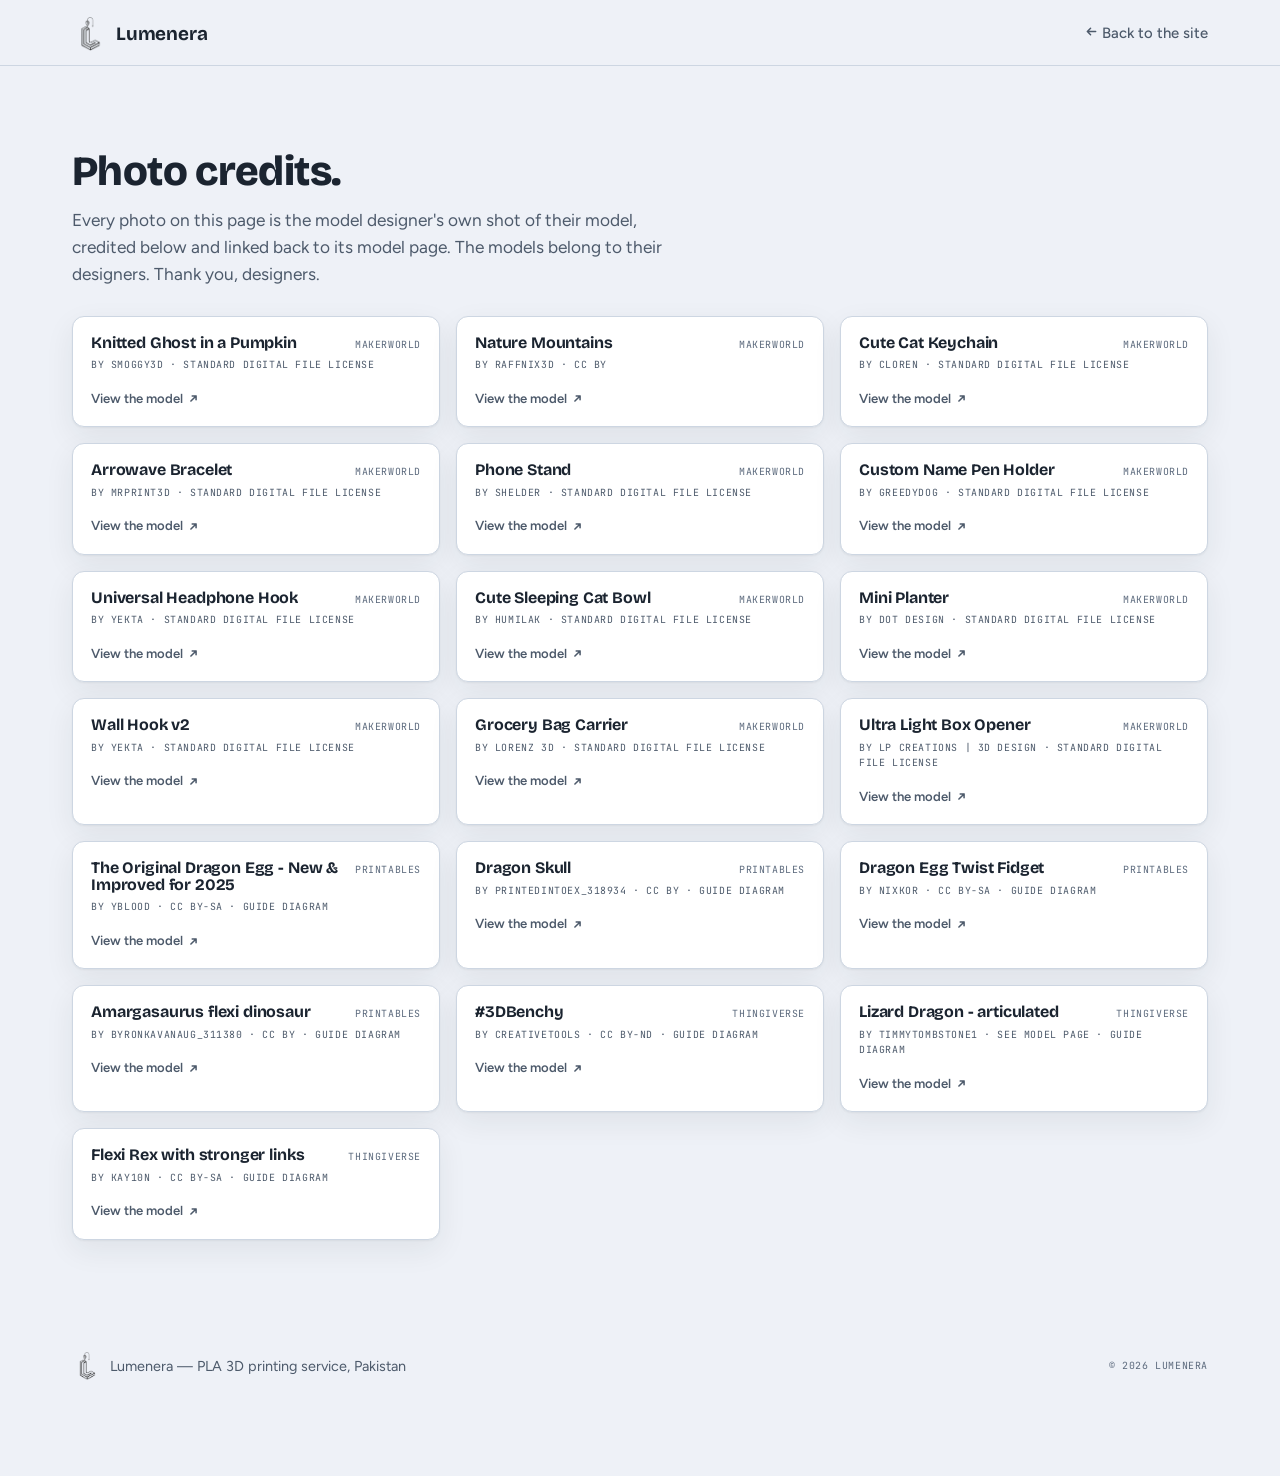
==== credits.html @ e03d0a62 "Lumenera static site: landing, credits, gallery, assets" ====
<!doctype html>
<html lang="en">
<head>
<meta charset="utf-8">
<meta name="viewport" content="width=device-width, initial-scale=1">
<title>Photo credits — Lumenera</title>
<meta name="robots" content="noindex">
<link rel="icon" type="image/png" href="assets/logo.png">
<link rel="preconnect" href="https://fonts.googleapis.com">
<link rel="preconnect" href="https://fonts.gstatic.com" crossorigin>
<link href="https://fonts.googleapis.com/css2?family=Bricolage+Grotesque:opsz,wght@12..96,500;12..96,700;12..96,800&family=Figtree:wght@400;500;600;700&family=JetBrains+Mono:wght@400;500;700&display=swap" rel="stylesheet">
<link rel="stylesheet" href="styles.css">
</head>
<body>
<header class="topbar">
  <div class="wrap topbar-in">
    <a class="brand" href="index.html" aria-label="Back to Lumenera">
      <img src="assets/logo.png" alt="" width="34" height="34">
      <span class="brand-name">Lumenera</span>
    </a>
    <nav class="nav" aria-label="Links">
      <a href="index.html"><svg class="ico-in" viewBox="0 0 14 14" aria-hidden="true"><path d="M11.5 7 H2.5 M6 3.5 L2.5 7 L6 10.5"/></svg> Back to the site</a>
    </nav>
  </div>
</header>
<main class="section">
  <div class="wrap">
    <h1 style="font-size: clamp(1.8rem, 3.4vw, 2.6rem)">Photo credits.</h1>
    <p class="lede">Every photo on this page is the model designer's own shot of their model, credited below and linked back to its model page. The models belong to their designers. Thank you, designers.</p>
    <ul class="credits-grid">
      <li class="credit panel">
        <div class="credit-head">
          <h3>Knitted Ghost in a Pumpkin</h3>
          <span class="mono">MakerWorld</span>
        </div>
        <p class="mono credit-meta">BY SMOGGY3D · Standard Digital File License</p>
        <a class="card-link" href="https://makerworld.com/en/models/3380360-knitted-ghost-in-pumpkin-halloween" target="_blank" rel="noopener">View the model <svg class="ico-ext" viewBox="0 0 12 12" aria-hidden="true"><path d="M3.2 8.8 L8.8 3.2 M4.6 3.2 H8.8 V7.4"/></svg></a>
      </li>
      <li class="credit panel">
        <div class="credit-head">
          <h3>Nature Mountains</h3>
          <span class="mono">MakerWorld</span>
        </div>
        <p class="mono credit-meta">BY RAFFNIX3D · CC BY</p>
        <a class="card-link" href="https://makerworld.com/en/models/1080631-nature-mountains" target="_blank" rel="noopener">View the model <svg class="ico-ext" viewBox="0 0 12 12" aria-hidden="true"><path d="M3.2 8.8 L8.8 3.2 M4.6 3.2 H8.8 V7.4"/></svg></a>
      </li>
      <li class="credit panel">
        <div class="credit-head">
          <h3>Cute Cat Keychain</h3>
          <span class="mono">MakerWorld</span>
        </div>
        <p class="mono credit-meta">BY CLOREN · Standard Digital File License</p>
        <a class="card-link" href="https://makerworld.com/en/models/2619796-cute-cat-keychain" target="_blank" rel="noopener">View the model <svg class="ico-ext" viewBox="0 0 12 12" aria-hidden="true"><path d="M3.2 8.8 L8.8 3.2 M4.6 3.2 H8.8 V7.4"/></svg></a>
      </li>
      <li class="credit panel">
        <div class="credit-head">
          <h3>Arrowave Bracelet</h3>
          <span class="mono">MakerWorld</span>
        </div>
        <p class="mono credit-meta">BY MRPRINT3D · Standard Digital File License</p>
        <a class="card-link" href="https://makerworld.com/en/models/2819040-arrowave-bracelet-only-3g-of-filament" target="_blank" rel="noopener">View the model <svg class="ico-ext" viewBox="0 0 12 12" aria-hidden="true"><path d="M3.2 8.8 L8.8 3.2 M4.6 3.2 H8.8 V7.4"/></svg></a>
      </li>
      <li class="credit panel">
        <div class="credit-head">
          <h3>Phone Stand</h3>
          <span class="mono">MakerWorld</span>
        </div>
        <p class="mono credit-meta">BY SHELDER · Standard Digital File License</p>
        <a class="card-link" href="https://makerworld.com/en/models/1976503-the-best-phone-stand" target="_blank" rel="noopener">View the model <svg class="ico-ext" viewBox="0 0 12 12" aria-hidden="true"><path d="M3.2 8.8 L8.8 3.2 M4.6 3.2 H8.8 V7.4"/></svg></a>
      </li>
      <li class="credit panel">
        <div class="credit-head">
          <h3>Custom Name Pen Holder</h3>
          <span class="mono">MakerWorld</span>
        </div>
        <p class="mono credit-meta">BY GREEDYDOG · Standard Digital File License</p>
        <a class="card-link" href="https://makerworld.com/en/models/3282467-custom-name-pen-holder-personalized-desk-organizer" target="_blank" rel="noopener">View the model <svg class="ico-ext" viewBox="0 0 12 12" aria-hidden="true"><path d="M3.2 8.8 L8.8 3.2 M4.6 3.2 H8.8 V7.4"/></svg></a>
      </li>
      <li class="credit panel">
        <div class="credit-head">
          <h3>Universal Headphone Hook</h3>
          <span class="mono">MakerWorld</span>
        </div>
        <p class="mono credit-meta">BY YEKTA · Standard Digital File License</p>
        <a class="card-link" href="https://makerworld.com/en/models/3312785-universal-headphone-hook-headphone-hanger-holder" target="_blank" rel="noopener">View the model <svg class="ico-ext" viewBox="0 0 12 12" aria-hidden="true"><path d="M3.2 8.8 L8.8 3.2 M4.6 3.2 H8.8 V7.4"/></svg></a>
      </li>
      <li class="credit panel">
        <div class="credit-head">
          <h3>Cute Sleeping Cat Bowl</h3>
          <span class="mono">MakerWorld</span>
        </div>
        <p class="mono credit-meta">BY HUMILAK · Standard Digital File License</p>
        <a class="card-link" href="https://makerworld.com/en/models/1496368-cute-sleeping-cat-bowl" target="_blank" rel="noopener">View the model <svg class="ico-ext" viewBox="0 0 12 12" aria-hidden="true"><path d="M3.2 8.8 L8.8 3.2 M4.6 3.2 H8.8 V7.4"/></svg></a>
      </li>
      <li class="credit panel">
        <div class="credit-head">
          <h3>Mini Planter</h3>
          <span class="mono">MakerWorld</span>
        </div>
        <p class="mono credit-meta">BY DOT DESIGN · Standard Digital File License</p>
        <a class="card-link" href="https://makerworld.com/en/models/2084224-mini-planter" target="_blank" rel="noopener">View the model <svg class="ico-ext" viewBox="0 0 12 12" aria-hidden="true"><path d="M3.2 8.8 L8.8 3.2 M4.6 3.2 H8.8 V7.4"/></svg></a>
      </li>
      <li class="credit panel">
        <div class="credit-head">
          <h3>Wall Hook v2</h3>
          <span class="mono">MakerWorld</span>
        </div>
        <p class="mono credit-meta">BY YEKTA · Standard Digital File License</p>
        <a class="card-link" href="https://makerworld.com/en/models/3378335-wall-hook-v2-coat-hanger-towel-rack" target="_blank" rel="noopener">View the model <svg class="ico-ext" viewBox="0 0 12 12" aria-hidden="true"><path d="M3.2 8.8 L8.8 3.2 M4.6 3.2 H8.8 V7.4"/></svg></a>
      </li>
      <li class="credit panel">
        <div class="credit-head">
          <h3>Grocery Bag Carrier</h3>
          <span class="mono">MakerWorld</span>
        </div>
        <p class="mono credit-meta">BY LORENZ 3D · Standard Digital File License</p>
        <a class="card-link" href="https://makerworld.com/en/models/2983228-effortless-shopping-ergonomic-grocery-bag-carrier" target="_blank" rel="noopener">View the model <svg class="ico-ext" viewBox="0 0 12 12" aria-hidden="true"><path d="M3.2 8.8 L8.8 3.2 M4.6 3.2 H8.8 V7.4"/></svg></a>
      </li>
      <li class="credit panel">
        <div class="credit-head">
          <h3>Ultra Light Box Opener</h3>
          <span class="mono">MakerWorld</span>
        </div>
        <p class="mono credit-meta">BY LP CREATIONS | 3D DESIGN · Standard Digital File License</p>
        <a class="card-link" href="https://makerworld.com/en/models/3388075-ultra-light-box-opener-only-3-5-g" target="_blank" rel="noopener">View the model <svg class="ico-ext" viewBox="0 0 12 12" aria-hidden="true"><path d="M3.2 8.8 L8.8 3.2 M4.6 3.2 H8.8 V7.4"/></svg></a>
      </li>
      <li class="credit panel">
        <div class="credit-head">
          <h3>The Original Dragon Egg - New & Improved for 2025</h3>
          <span class="mono">Printables</span>
        </div>
        <p class="mono credit-meta">BY YBLOOD · CC BY-SA · GUIDE DIAGRAM</p>
        <a class="card-link" href="https://www.printables.com/model/159912-the-original-dragon-egg-new-improved-for-2025" target="_blank" rel="noopener">View the model <svg class="ico-ext" viewBox="0 0 12 12" aria-hidden="true"><path d="M3.2 8.8 L8.8 3.2 M4.6 3.2 H8.8 V7.4"/></svg></a>
      </li>
      <li class="credit panel">
        <div class="credit-head">
          <h3>Dragon Skull</h3>
          <span class="mono">Printables</span>
        </div>
        <p class="mono credit-meta">BY PRINTEDINTOEX_318934 · CC BY · GUIDE DIAGRAM</p>
        <a class="card-link" href="https://www.printables.com/model/249411-dragon-skull" target="_blank" rel="noopener">View the model <svg class="ico-ext" viewBox="0 0 12 12" aria-hidden="true"><path d="M3.2 8.8 L8.8 3.2 M4.6 3.2 H8.8 V7.4"/></svg></a>
      </li>
      <li class="credit panel">
        <div class="credit-head">
          <h3>Dragon Egg Twist Fidget</h3>
          <span class="mono">Printables</span>
        </div>
        <p class="mono credit-meta">BY NIXKOR · CC BY-SA · GUIDE DIAGRAM</p>
        <a class="card-link" href="https://www.printables.com/model/1616812-dragon-egg-twist-fidget" target="_blank" rel="noopener">View the model <svg class="ico-ext" viewBox="0 0 12 12" aria-hidden="true"><path d="M3.2 8.8 L8.8 3.2 M4.6 3.2 H8.8 V7.4"/></svg></a>
      </li>
      <li class="credit panel">
        <div class="credit-head">
          <h3>Amargasaurus flexi dinosaur</h3>
          <span class="mono">Printables</span>
        </div>
        <p class="mono credit-meta">BY BYRONKAVANAUG_311380 · CC BY · GUIDE DIAGRAM</p>
        <a class="card-link" href="https://www.printables.com/model/386523-amargasaurus-flexi-dinosaur" target="_blank" rel="noopener">View the model <svg class="ico-ext" viewBox="0 0 12 12" aria-hidden="true"><path d="M3.2 8.8 L8.8 3.2 M4.6 3.2 H8.8 V7.4"/></svg></a>
      </li>
      <li class="credit panel">
        <div class="credit-head">
          <h3>#3DBenchy</h3>
          <span class="mono">Thingiverse</span>
        </div>
        <p class="mono credit-meta">BY CREATIVETOOLS · CC BY-ND · GUIDE DIAGRAM</p>
        <a class="card-link" href="https://www.thingiverse.com/thing:763622" target="_blank" rel="noopener">View the model <svg class="ico-ext" viewBox="0 0 12 12" aria-hidden="true"><path d="M3.2 8.8 L8.8 3.2 M4.6 3.2 H8.8 V7.4"/></svg></a>
      </li>
      <li class="credit panel">
        <div class="credit-head">
          <h3>Lizard Dragon - articulated</h3>
          <span class="mono">Thingiverse</span>
        </div>
        <p class="mono credit-meta">BY TIMMYTOMBSTONE1 · see model page · GUIDE DIAGRAM</p>
        <a class="card-link" href="https://www.thingiverse.com/thing:6586377" target="_blank" rel="noopener">View the model <svg class="ico-ext" viewBox="0 0 12 12" aria-hidden="true"><path d="M3.2 8.8 L8.8 3.2 M4.6 3.2 H8.8 V7.4"/></svg></a>
      </li>
      <li class="credit panel">
        <div class="credit-head">
          <h3>Flexi Rex with stronger links</h3>
          <span class="mono">Thingiverse</span>
        </div>
        <p class="mono credit-meta">BY KAY10N · CC BY-SA · GUIDE DIAGRAM</p>
        <a class="card-link" href="https://www.thingiverse.com/thing:6406682" target="_blank" rel="noopener">View the model <svg class="ico-ext" viewBox="0 0 12 12" aria-hidden="true"><path d="M3.2 8.8 L8.8 3.2 M4.6 3.2 H8.8 V7.4"/></svg></a>
      </li>
    </ul>
  </div>
</main>
<footer class="footer">
  <div class="wrap footer-in">
    <div class="footer-brand">
      <img src="assets/logo.png" alt="" width="28" height="28">
      <span>Lumenera — PLA 3D printing service, Pakistan</span>
    </div>
    <p class="mono footer-meta">© 2026 LUMENERA</p>
  </div>
</footer>
<style>
  .credits-grid { list-style: none; padding: 0; margin: 28px 0 0; display: grid; grid-template-columns: repeat(auto-fill, minmax(280px, 1fr)); gap: 16px; }
  .credit { padding: 18px 18px 16px; }
  .credit-head { display: flex; justify-content: space-between; gap: 10px; align-items: baseline; }
  .credit-head h3 { font-size: 1rem; margin: 0 0 6px; }
  .credit-head .mono { color: var(--ink-faint); font-size: 0.62rem; }
  .credit-meta { color: var(--ink-soft); font-size: 0.62rem; margin: 0 0 12px; }
</style>
</body>
</html>
---- styles.css ----
/* ============================================================
   LUMENERA — Print Preview
   A slicer-viewport world: plate-grey ground, white instrument
   panels, toolpath accents, mono data stamps, WhatsApp green
   reserved for ordering actions only.
   ============================================================ */

:root {
  --plate: #eef1f7;
  --plate-deep: #e4e9f2;
  --panel: #ffffff;
  --ink: #1b2430;
  --ink-soft: #4d5a6b;
  --ink-faint: #5c6a7d;
  --line: #cdd6e2;
  --line-strong: #aebacb;
  --wall: #ff5a3c;
  --infill: #ffb020;
  --top: #ffd75e;
  --support: #5b8def;
  --wa: #0e7a43;
  --wa-dark: #0a5f33;
  --wa-bubble: #d9fdd3;
  --radius: 12px;
  --shadow: 0 1px 2px rgba(27, 36, 48, 0.05), 0 10px 30px rgba(27, 36, 48, 0.07);
  --grid-line: rgba(27, 36, 48, 0.05);
  --font-display: "Bricolage Grotesque", "Figtree", system-ui, sans-serif;
  --font-body: "Figtree", system-ui, -apple-system, "Segoe UI", sans-serif;
  --font-mono: "JetBrains Mono", ui-monospace, "Cascadia Mono", monospace;
}

* { box-sizing: border-box; }

html { scroll-behavior: smooth; }
@media (prefers-reduced-motion: reduce) {
  html { scroll-behavior: auto; }
}

body {
  margin: 0;
  background: var(--plate);
  color: var(--ink);
  font-family: var(--font-body);
  font-size: 16.5px;
  line-height: 1.55;
  -webkit-font-smoothing: antialiased;
}

::selection { background: var(--top); color: var(--ink); }

img { max-width: 100%; display: block; }

h1, h2, h3 {
  font-family: var(--font-display);
  line-height: 1.04;
  letter-spacing: -0.015em;
  margin: 0 0 14px;
}
h1 { font-size: clamp(2.15rem, 4.6vw, 3.5rem); font-weight: 800; }
h2 { font-size: clamp(1.65rem, 3vw, 2.4rem); font-weight: 700; }
h3 { font-size: 1.12rem; font-weight: 700; letter-spacing: -0.01em; }

p { margin: 0 0 14px; }

a { color: var(--ink); }
a:hover { color: #b83a20; }

.mono {
  font-family: var(--font-mono);
  font-size: 0.72rem;
  letter-spacing: 0.06em;
  text-transform: uppercase;
}

.wrap { max-width: 1180px; margin: 0 auto; padding: 0 22px; }
.wrap-narrow { max-width: 780px; }

.skip {
  position: absolute; left: -9999px; top: 0; z-index: 200;
  background: var(--ink); color: #fff; padding: 10px 16px; border-radius: 0 0 10px 0;
  font-family: var(--font-mono); font-size: 0.8rem;
}
.skip:focus { left: 0; }

/* ---------- layer rail (scroll = layers) ---------- */
.layer-rail {
  position: fixed; top: 0; left: 0; right: 0; height: 3px;
  background: var(--plate-deep); z-index: 90;
}
.layer-rail-fill {
  display: block; height: 100%; width: 0%;
  background: linear-gradient(90deg, var(--infill), var(--wall));
}
.layer-rail-dot {
  position: absolute; top: -3px; left: 0%; width: 9px; height: 9px;
  background: var(--wall); border: 2px solid #fff; border-radius: 50%;
  transform: translateX(-4px);
  box-shadow: 0 1px 4px rgba(27, 36, 48, 0.3);
  transition: left 0.05s linear;
}

/* ---------- top bar ---------- */
.topbar {
  position: sticky; top: 0; z-index: 80;
  background: rgba(238, 241, 247, 0.92);
  backdrop-filter: blur(10px);
  border-bottom: 1px solid var(--line);
  margin-top: 3px;
}
.topbar-in { display: flex; align-items: center; gap: 20px; height: 62px; }
.brand { display: flex; align-items: center; gap: 10px; text-decoration: none; }
.brand img { width: 34px; height: 34px; }
.brand-name {
  font-family: var(--font-display); font-weight: 700; font-size: 1.18rem;
  letter-spacing: -0.01em; color: var(--ink);
}
.nav { display: flex; gap: 22px; margin-left: auto; }
.nav a {
  text-decoration: none; font-size: 0.93rem; font-weight: 500; color: var(--ink-soft);
}
.nav a:hover { color: var(--ink); }
.topbar .btn { margin-left: 4px; }
@media (max-width: 920px) { .nav { display: none; } }
@media (max-width: 460px) { .topbar .btn span { display: none; } }

/* ---------- buttons ---------- */
.btn {
  display: inline-flex; align-items: center; justify-content: center; gap: 9px;
  font-family: var(--font-body); font-weight: 700; font-size: 0.98rem;
  padding: 13px 20px; border-radius: 10px; border: 1px solid transparent;
  text-decoration: none; cursor: pointer;
  transition: transform 0.12s ease, background 0.15s ease, box-shadow 0.15s ease;
}
.btn:active { transform: translateY(1px); }
.btn:focus-visible { outline: 3px solid rgba(91, 141, 239, 0.55); outline-offset: 2px; }
.btn-sm { font-size: 0.88rem; padding: 10px 15px; }
.btn-sm .wa-ico { width: 16px; height: 16px; }
.btn-lg { font-size: 1.06rem; padding: 16px 26px; }
.btn-block { width: 100%; }
.btn-wa { background: var(--wa); color: #fff; box-shadow: 0 1px 2px rgba(27, 36, 48, 0.18); }
.btn-wa:hover { background: var(--wa-dark); color: #fff; }
.btn-ghost { background: var(--panel); border-color: var(--line-strong); color: var(--ink); }
.btn-ghost:hover { border-color: var(--ink); color: var(--ink); }
.wa-ico { width: 19px; height: 19px; fill: currentColor; flex: none; }

/* ---------- hero ---------- */
.hero { padding: 64px 0 26px; }
.hero-grid {
  display: grid; grid-template-columns: 1.04fr 0.96fr; gap: 44px; align-items: center;
}
.hl {
  background-image: linear-gradient(transparent 58%, var(--top) 58%);
  padding: 0 0.06em;
}
.lede { font-size: 1.08rem; color: var(--ink-soft); max-width: 56ch; }
.note-inline { display: inline-block; margin-top: 6px; color: var(--ink-faint); font-size: 0.66rem; }
.cta-row { display: flex; gap: 14px; flex-wrap: wrap; margin: 24px 0 22px; }
.cta-row.center { justify-content: center; }
.readout { list-style: none; display: flex; flex-wrap: wrap; gap: 8px; padding: 0; margin: 0; }
.readout li {
  border: 1px solid var(--line-strong); background: var(--panel);
  border-radius: 7px; padding: 6px 11px; color: var(--ink-soft);
}
.readout li::before {
  content: ""; display: inline-block; width: 7px; height: 7px; border-radius: 2px;
  margin-right: 8px; background: var(--infill);
}
.readout li:nth-child(2)::before { background: var(--wall); }
.readout li:nth-child(3)::before { background: var(--support); }
.readout li:nth-child(4)::before { background: var(--wa); }

/* slicer panel */
.panel {
  background: var(--panel); border: 1px solid var(--line);
  border-radius: var(--radius); box-shadow: var(--shadow);
}
.panel-head {
  display: flex; align-items: center; gap: 12px;
  padding: 11px 16px; border-bottom: 1px solid var(--line);
}
.dots { display: inline-flex; gap: 5px; }
.dots i { width: 9px; height: 9px; border-radius: 50%; background: var(--line-strong); }
.dots i:nth-child(1) { background: var(--wall); }
.dots i:nth-child(2) { background: var(--infill); }
.dots i:nth-child(3) { background: var(--support); }
.panel-title { color: var(--ink-soft); font-size: 0.68rem; }
.panel-badge {
  margin-left: auto; background: var(--plate); border: 1px solid var(--line);
  border-radius: 5px; padding: 3px 8px; color: var(--ink-faint); font-size: 0.62rem;
}
.hero-demo { overflow: hidden; }
.viewport {
  background:
    radial-gradient(120% 90% at 50% 0%, #f8fafd 0%, #edf1f7 60%, #e7ecf4 100%);
  border-bottom: 1px solid var(--line);
}
.viewport canvas { width: 100%; height: auto; display: block; aspect-ratio: 640 / 520; }
.controls {
  display: flex; align-items: center; flex-wrap: wrap; gap: 10px 14px;
  padding: 13px 16px 8px;
}
.slider-label { color: var(--ink-faint); flex: none; }
#layerSlider {
  -webkit-appearance: none; appearance: none; flex: 1 1 120px; min-width: 0;
  height: 4px; border-radius: 3px;
  background: linear-gradient(90deg, var(--infill), var(--wall)); outline-offset: 6px;
}
#layerSlider::-webkit-slider-thumb {
  -webkit-appearance: none; width: 20px; height: 20px; border-radius: 50%;
  background: var(--ink); border: 3px solid #fff;
  box-shadow: 0 1px 5px rgba(27, 36, 48, 0.4); cursor: grab;
}
#layerSlider::-moz-range-thumb {
  width: 14px; height: 14px; border-radius: 50%; background: var(--ink);
  border: 3px solid #fff; box-shadow: 0 1px 5px rgba(27, 36, 48, 0.4); cursor: grab;
}
.readout-live {
  color: var(--ink-soft); white-space: nowrap; font-size: 0.66rem;
  flex: 1 1 auto; text-align: right;
}
.demo-note {
  margin: 0; padding: 4px 16px 14px; color: var(--ink-faint); font-size: 0.62rem;
}

@media (max-width: 980px) {
  .hero-grid { grid-template-columns: 1fr; gap: 34px; }
  .hero { padding-top: 42px; }
}

/* ---------- sections ---------- */
.section { padding: 84px 0; }
.section-plate {
  background-color: var(--plate-deep);
  background-image:
    linear-gradient(var(--grid-line) 1px, transparent 1px),
    linear-gradient(90deg, var(--grid-line) 1px, transparent 1px);
  background-size: 26px 26px;
  border-top: 1px solid var(--line);
  border-bottom: 1px solid var(--line);
}
.section > .wrap > h2 { max-width: 22ch; }
.section .lede { margin-bottom: 26px; }
.section-cta {
  margin-top: 34px; display: flex; align-items: center; gap: 18px; flex-wrap: wrap;
}
.hint { color: var(--ink-faint); font-size: 0.64rem; }

/* ---------- how it works ---------- */
.steps-grid { display: grid; grid-template-columns: repeat(3, 1fr); gap: 20px; margin-top: 30px; }
.step { padding: 24px 22px 26px; }
.step-n { color: var(--wall); display: block; margin-bottom: 14px; }
.step h3 { margin-bottom: 8px; }
.step p { color: var(--ink-soft); font-size: 0.95rem; margin: 0; }
.step-art {
  height: 54px; margin-bottom: 18px; position: relative;
  border-bottom: 1px dashed var(--line-strong);
}
.lay {
  position: absolute; left: 0; height: 10px; width: 74%; border-radius: 3px;
  transform: skewX(-24deg); transform-origin: left bottom;
}
.lay-1 { bottom: 0; background: var(--wall); width: 74%; }
.lay-2 { bottom: 12px; background: var(--infill); width: 58%; left: 16%; }
.lay-3 { bottom: 24px; background: var(--top); width: 42%; left: 32%; }
.step:nth-child(2) .lay-3 { background: var(--support); }
.step:nth-child(3) .lay-3 { background: var(--top); }
@media (max-width: 900px) { .steps-grid { grid-template-columns: 1fr; } }

/* ---------- gallery ---------- */
.filters { display: flex; flex-wrap: wrap; gap: 9px; margin: 26px 0 26px; }
.chip {
  font-family: var(--font-mono); font-size: 0.68rem; letter-spacing: 0.05em;
  text-transform: uppercase; color: var(--ink-soft);
  background: var(--panel); border: 1px solid var(--line-strong);
  border-radius: 8px; padding: 9px 13px; cursor: pointer;
  transition: background 0.15s ease, color 0.15s ease;
}
.chip:hover { border-color: var(--ink); color: var(--ink); }
.chip.is-on { background: var(--ink); border-color: var(--ink); color: #fff; }
.chip:focus-visible { outline: 3px solid rgba(91, 141, 239, 0.55); outline-offset: 2px; }

.cards {
  display: grid; grid-template-columns: repeat(auto-fill, minmax(268px, 1fr)); gap: 20px;
}
.card { overflow: hidden; display: flex; flex-direction: column; }
.card.is-hidden { display: none; }
.card-media { margin: 0; position: relative; background: var(--plate-deep); }
.card-media img {
  aspect-ratio: 4 / 3; object-fit: cover; width: 100%; height: auto;
}
.card-media figcaption {
  position: absolute; left: 10px; bottom: 10px;
  background: rgba(255, 255, 255, 0.9); border: 1px solid var(--line);
  border-radius: 5px; padding: 3px 7px; font-size: 0.62rem; color: var(--ink-soft);
  backdrop-filter: blur(3px);
}
.card-body { padding: 16px 16px 18px; display: flex; flex-direction: column; flex: 1; }
.card-body h3 { margin-bottom: 6px; }
.card-meta { color: var(--ink-faint); font-size: 0.62rem; margin: 0 0 16px; }
.card-actions { margin-top: auto; display: flex; flex-direction: column; gap: 9px; }
.card-link {
  font-size: 0.82rem; font-weight: 600; color: var(--ink-soft); text-decoration: none;
  align-self: flex-start; display: inline-flex; align-items: center; gap: 5px;
}
.card-link:hover { color: #b83a20; }
.ico-ext {
  width: 11px; height: 11px; stroke: currentColor; fill: none;
  stroke-width: 1.7; stroke-linecap: round; stroke-linejoin: round;
}
.ico-in {
  width: 13px; height: 13px; stroke: currentColor; fill: none;
  stroke-width: 1.6; stroke-linecap: round; stroke-linejoin: round; flex: none;
}
.ico-search {
  width: 13px; height: 13px; stroke: var(--ink-soft); fill: none;
  stroke-width: 1.8; stroke-linecap: round; flex: none;
}
.ico-check {
  width: 15px; height: 12px; stroke: var(--wa); fill: none;
  stroke-width: 1.9; stroke-linecap: round; stroke-linejoin: round;
  display: inline-block; vertical-align: -2px; margin-right: 5px;
}

.card-own {
  border: 1.6px dashed var(--wall); background: transparent; box-shadow: none;
}
.card-own .own-in {
  padding: 30px 22px; display: flex; flex-direction: column; align-items: flex-start;
  justify-content: center; flex: 1; gap: 12px;
}
.own-plus {
  display: block; width: 26px; height: 26px;
  background:
    linear-gradient(var(--wall), var(--wall)) center / 26px 3px no-repeat,
    linear-gradient(var(--wall), var(--wall)) center / 3px 26px no-repeat;
  border-radius: 6px;
}
.card-own h3 { margin: 0; }
.card-own p { color: var(--ink-soft); font-size: 0.93rem; margin: 0 0 8px; }
.grid-note { margin-top: 26px; color: var(--ink-faint); font-size: 0.62rem; line-height: 1.9; }
.grid-note a { color: inherit; }

/* ---------- builder ---------- */
.builder-grid {
  display: grid; grid-template-columns: 1.05fr 0.95fr; gap: 24px; margin-top: 30px;
  align-items: start;
}
.builder { padding: 22px; display: flex; flex-direction: column; gap: 16px; }
.field { display: flex; flex-direction: column; gap: 7px; flex: 1; }
.field label { color: var(--ink-soft); font-size: 0.66rem; }
.field .opt { color: var(--ink-faint); text-transform: none; letter-spacing: 0; }
.field input {
  font-family: var(--font-body); font-size: 0.98rem; color: var(--ink);
  border: 1px solid var(--line-strong); border-radius: 9px; padding: 12px 13px;
  background: #fbfcfe; width: 100%;
}
.field input::placeholder { color: var(--ink-faint); }
.field input:focus {
  outline: none; border-color: var(--support);
  box-shadow: 0 0 0 3px rgba(91, 141, 239, 0.22);
}
.field-row { display: flex; gap: 14px; }
.field-qty { max-width: 110px; }
.builder-note, .preview-note {
  color: var(--ink-faint); font-size: 0.62rem; margin: 0; line-height: 1.8;
}
.builder-preview { overflow: hidden; }
.chat-preview { padding: 20px 18px; background: #f2f5fa; }
.bubble-out {
  background: var(--wa-bubble); border: 1px solid #b9e8ae;
  border-radius: 12px 12px 3px 12px; padding: 13px 15px;
  font-size: 0.92rem; line-height: 1.5; max-width: 42ch; margin-left: auto;
  box-shadow: 0 1px 2px rgba(27, 36, 48, 0.08);
  white-space: pre-line; overflow-wrap: anywhere;
}
.preview-note { padding: 12px 18px 16px; margin: 0; }
@media (max-width: 900px) { .builder-grid { grid-template-columns: 1fr; } }

/* ---------- price ---------- */
.price-wrap { display: grid; grid-template-columns: 1fr 1fr; gap: 44px; align-items: start; }
.price-facts { list-style: none; padding: 0; margin: 26px 0 0; display: grid; gap: 14px; }
.price-facts li {
  border-top: 1px solid var(--line); padding-top: 13px;
  font-size: 0.95rem; color: var(--ink-soft);
}
.price-facts .mono { display: block; color: var(--ink-faint); margin-bottom: 4px; }
.estimate { overflow: hidden; }
.est-table { width: 100%; border-collapse: collapse; }
.est-table th {
  font-family: var(--font-mono); font-size: 0.62rem; letter-spacing: 0.07em;
  text-transform: uppercase; color: var(--ink-faint); text-align: left;
  padding: 13px 18px; border-bottom: 1px solid var(--line);
}
.est-table td {
  padding: 14px 18px; border-bottom: 1px solid var(--line); font-size: 0.96rem;
}
.est-table th:nth-child(2), .est-table td:nth-child(2),
.est-table th:nth-child(3), .est-table td:nth-child(3) { text-align: right; }
.est-table td.mono { font-size: 0.8rem; }
.price-cell { color: #8a5a00; font-weight: 700 !important; }
.est-note { padding: 14px 18px; margin: 0; color: var(--ink-faint); font-size: 0.62rem; line-height: 1.9; }
.estimate .btn-block { width: calc(100% - 36px); margin: 4px 18px 18px; }
@media (max-width: 980px) { .price-wrap { grid-template-columns: 1fr; gap: 30px; } }

/* ---------- guide ---------- */
.guide-grid { display: grid; grid-template-columns: 1fr 1fr; gap: 22px; margin-top: 30px; }
.guide-grid > *, .builder-grid > *, .price-wrap > *, .cards > *, .steps-grid > * { min-width: 0; }
.site-panel { padding: 22px; display: flex; flex-direction: column; }
.site-head {
  display: flex; align-items: baseline; justify-content: space-between; gap: 12px;
  border-bottom: 1px solid var(--line); padding-bottom: 13px; margin-bottom: 16px;
}
.site-head h3 { margin: 0; font-size: 1.25rem; }
.site-head .mono { color: var(--ink-faint); font-size: 0.64rem; }
.site-steps { margin: 0 0 20px; padding: 0; list-style: none; display: grid; gap: 11px; }
.site-steps li { display: flex; gap: 11px; font-size: 0.94rem; color: var(--ink-soft); }
.site-steps b { color: var(--ink); }
.guide-n {
  flex: none; width: 24px; height: 24px; border-radius: 50%;
  background: var(--ink); color: #fff; display: inline-flex;
  align-items: center; justify-content: center; font-size: 0.62rem; margin-top: 1px;
}
@media (max-width: 920px) { .guide-grid { grid-template-columns: 1fr; } }

/* browser diagram */
.browser {
  margin-top: auto; border: 1px solid var(--line-strong); border-radius: 10px;
  overflow: hidden; background: #fdfefe;
}
.browser-bar {
  display: flex; align-items: center; gap: 10px;
  background: var(--plate); border-bottom: 1px solid var(--line); padding: 8px 11px;
}
.browser-bar .dots i { width: 7px; height: 7px; }
.addr {
  position: relative; flex: 1; min-width: 0; background: #fff; border: 1px solid var(--line);
  border-radius: 6px; padding: 5px 10px; color: var(--ink-soft);
  font-size: 0.62rem; white-space: nowrap; overflow: hidden; text-overflow: ellipsis;
  display: flex; align-items: center; gap: 8px; text-transform: none;
}
.searchbar {
  position: relative; display: flex; align-items: center; gap: 8px;
  padding: 11px 14px; border-bottom: 1px solid var(--line);
  color: var(--ink); font-size: 0.66rem; background: #fff; text-transform: none;
}
.results {
  display: grid; grid-template-columns: 1fr 1fr; gap: 10px; padding: 12px;
}
.results-3 { grid-template-columns: 1fr 1fr; }
.results-3 .result:last-child { grid-column: 1 / -1; }
.results-3 .result:last-child img { aspect-ratio: 21 / 7; }
.result { margin: 0; position: relative; }
.result img {
  aspect-ratio: 16 / 11; object-fit: cover; border-radius: 7px;
  border: 1px solid var(--line); width: 100%;
}
.result figcaption { font-size: 0.62rem; color: var(--ink-faint); margin-top: 5px; }
.pin {
  position: absolute; width: 22px; height: 22px; border-radius: 50%;
  background: var(--wall); color: #fff; font-size: 0.62rem;
  display: inline-flex; align-items: center; justify-content: center;
  box-shadow: 0 2px 6px rgba(27, 36, 48, 0.35); border: 2px solid #fff;
  z-index: 2;
}
.searchbar .pin { top: 50%; right: 12px; transform: translateY(-50%); }
.addr .pin { position: static; transform: none; flex: none; margin-left: auto; }
.result .pin { top: -8px; right: -8px; }
.results-list { grid-template-columns: 1fr; gap: 8px; }
.result-row {
  position: relative; display: flex; align-items: center; gap: 11px;
  border: 1px solid var(--line); border-radius: 8px; padding: 9px 12px; background: #fff;
}
.thumb-slot {
  flex: none; width: 34px; height: 34px; border-radius: 6px;
  background:
    linear-gradient(var(--grid-line) 1px, transparent 1px),
    linear-gradient(90deg, var(--grid-line) 1px, transparent 1px),
    var(--plate);
  background-size: 8px 8px;
  display: inline-flex; align-items: center; justify-content: center;
  color: var(--ink-faint); font-size: 0.62rem; border: 1px solid var(--line);
}
.row-name { font-size: 0.82rem; font-weight: 600; color: var(--ink); }
.row-name em { font-style: normal; font-weight: 400; color: var(--ink-faint); font-size: 0.62rem; }
.result-row .pin { top: -8px; right: -8px; }

/* phone diagram */
.phone {
  margin-top: auto; border: 2px solid var(--ink); border-radius: 22px;
  background: #f2f5fa; overflow: hidden; max-width: 330px;
}
.phone-head {
  display: flex; align-items: center; gap: 10px; background: var(--ink);
  color: #fff; padding: 11px 14px;
}
.avatar {
  width: 30px; height: 30px; border-radius: 50%; background: var(--wa);
  color: #fff; display: inline-flex; align-items: center; justify-content: center;
  font-size: 0.7rem;
}
.phone-title { font-weight: 700; font-size: 0.95rem; }
.phone-sub { margin-left: auto; color: rgba(255, 255, 255, 0.6); font-size: 0.62rem; }
.phone .chat-preview { padding: 16px 12px 6px; background: #f2f5fa; }
.bubble-time {
  display: block; text-align: right; color: var(--ink-faint);
  font-size: 0.62rem; margin: 7px 4px 0;
}
.phone-cta { padding: 10px 12px 14px; }

/* ---------- FAQ ---------- */
.faq { margin-top: 26px; border-top: 1px solid var(--line); }
.faq details { border-bottom: 1px solid var(--line); }
.faq summary {
  cursor: pointer; list-style: none; position: relative;
  padding: 18px 44px 18px 2px; font-weight: 600; font-size: 1rem;
}
.faq summary::-webkit-details-marker { display: none; }
.faq summary::after {
  content: ""; position: absolute; right: 6px; top: 50%; width: 15px; height: 15px;
  transform: translateY(-50%);
  background:
    linear-gradient(var(--wall), var(--wall)) center / 15px 2.4px no-repeat,
    linear-gradient(var(--wall), var(--wall)) center / 2.4px 15px no-repeat;
  transition: transform 0.2s ease;
}
.faq details[open] summary::after {
  background: linear-gradient(var(--wall), var(--wall)) center / 15px 2.4px no-repeat;
}
.faq details p {
  margin: 0 0 18px; padding-right: 30px; color: var(--ink-soft); font-size: 0.95rem;
}
.faq summary:focus-visible { outline: 3px solid rgba(91, 141, 239, 0.55); outline-offset: -3px; }

/* ---------- final CTA ---------- */
.final {
  background-color: var(--ink);
  background-image:
    linear-gradient(rgba(255, 255, 255, 0.045) 1px, transparent 1px),
    linear-gradient(90deg, rgba(255, 255, 255, 0.045) 1px, transparent 1px);
  background-size: 26px 26px;
  color: #fff; padding: 90px 0;
}
.final h2 { color: #fff; max-width: 24ch; margin-inline: auto; text-align: center; }
.final .lede { color: rgba(255, 255, 255, 0.72); text-align: center; margin-inline: auto; }
.final-in { text-align: center; }
.contact-rows {
  display: flex; flex-wrap: wrap; gap: 12px 26px; justify-content: center; margin-top: 30px;
}
.contact-row {
  color: rgba(255, 255, 255, 0.82); text-decoration: none;
  border-bottom: 1px dashed rgba(255, 255, 255, 0.35); padding-bottom: 3px;
  font-size: 0.72rem;
}
.contact-row:hover { color: var(--top); border-color: var(--top); }

/* ---------- footer ---------- */
.footer { padding: 28px 0 96px; background: var(--plate); }
.footer-in {
  display: flex; flex-wrap: wrap; align-items: center; gap: 12px 26px;
}
.footer-brand { display: flex; align-items: center; gap: 10px; font-size: 0.9rem; color: var(--ink-soft); }
.footer-brand img { width: 28px; height: 28px; }
.footer-meta { margin: 0; margin-left: auto; color: var(--ink-faint); font-size: 0.62rem; }
.footer-meta + .footer-meta { margin-left: 26px; }
.footer-meta a { color: inherit; }
@media (max-width: 760px) {
  .footer { padding-bottom: 118px; }
  .footer-meta { margin-left: 0; }
}

/* ---------- mobile bar ---------- */
.mobile-bar {
  position: fixed; left: 0; right: 0; bottom: 0; z-index: 85;
  padding: 10px 14px calc(10px + env(safe-area-inset-bottom));
  background: rgba(238, 241, 247, 0.94);
  backdrop-filter: blur(10px);
  border-top: 1px solid var(--line);
  display: none;
}
.mobile-bar .btn { padding: 14px 18px; font-size: 0.95rem; }
@media (max-width: 760px) { .mobile-bar { display: block; } }

/* ---------- reveal (mixed arrivals: print-head drop, rise, fade) ----------
   Hidden states apply only under html.js, so content is always visible when
   JS is off or fails. No clip-path is ever used on a hidden state: a
   self-clipped element reports intersectionRatio 0 and can never be
   revealed by an IntersectionObserver (observed live bug). */
.js [data-reveal] {
  opacity: 0;
  transition:
    opacity 0.5s ease,
    transform 0.6s cubic-bezier(0.2, 0.7, 0.2, 1);
}
.js [data-reveal].v-rise { transform: translateY(18px); }
.js [data-reveal].v-head { transform: translateY(-16px); }
.js [data-reveal].v-fade { transform: none; }
.js [data-reveal].is-in { opacity: 1; transform: none; }
@media (prefers-reduced-motion: reduce) {
  .js [data-reveal] { opacity: 1; transform: none; transition: none; }
  .layer-rail-dot { transition: none; }
}

@media (max-width: 640px) {
  .section { padding: 58px 0; }
  .hero { padding-top: 34px; }
  .hero .cta-row .btn { width: 100%; }
  .cta-row { flex-direction: column; }
  .cards { grid-template-columns: 1fr 1fr; gap: 12px; }
  .card-body { padding: 12px 12px 14px; }
  .card-body h3 { font-size: 0.98rem; }
  .card-actions .btn { font-size: 0.78rem; padding: 9px 10px; }
  .card-link { font-size: 0.74rem; }
  .card-media figcaption {
    display: block; left: 6px; bottom: 6px; font-size: 0.62rem; padding: 2px 5px;
  }
  .readout li { font-size: 0.62rem; padding: 5px 8px; }
  .est-table th, .est-table td { padding: 11px 12px; }
  .final { padding: 64px 0; }
}
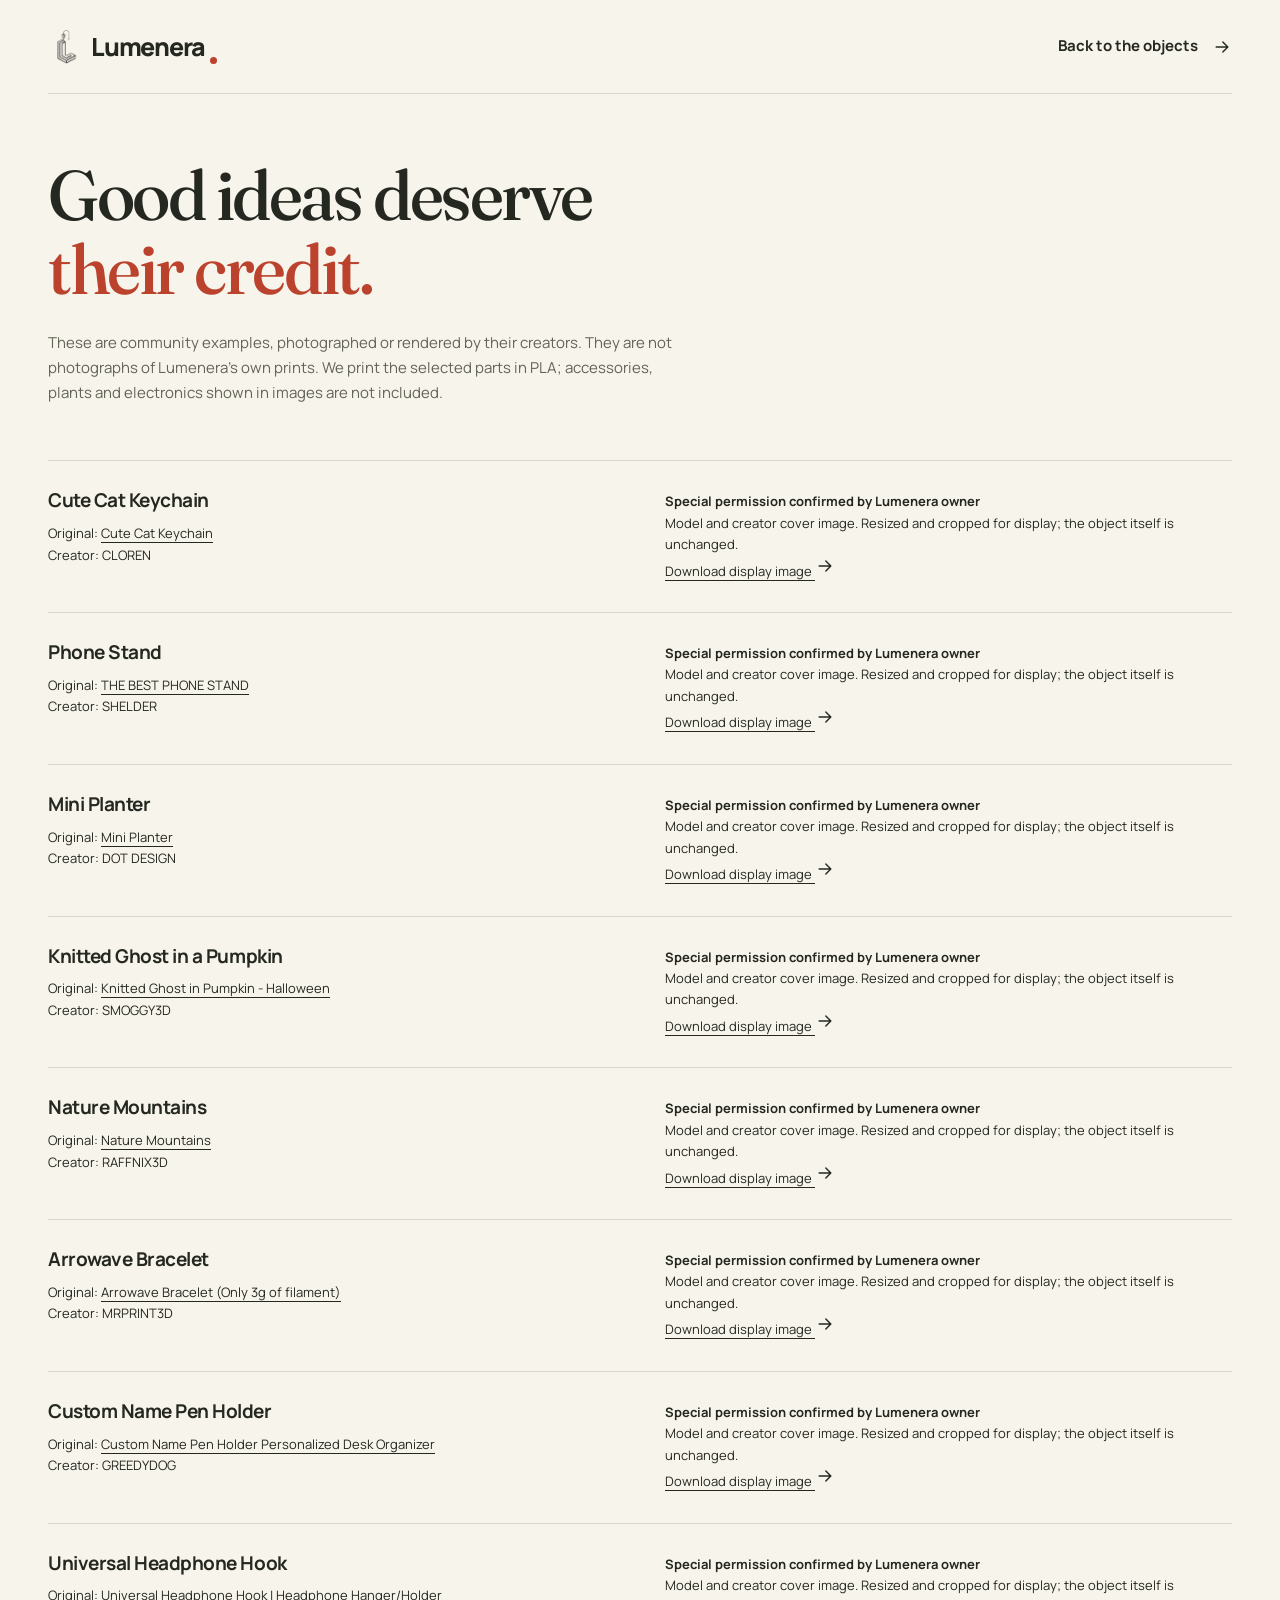
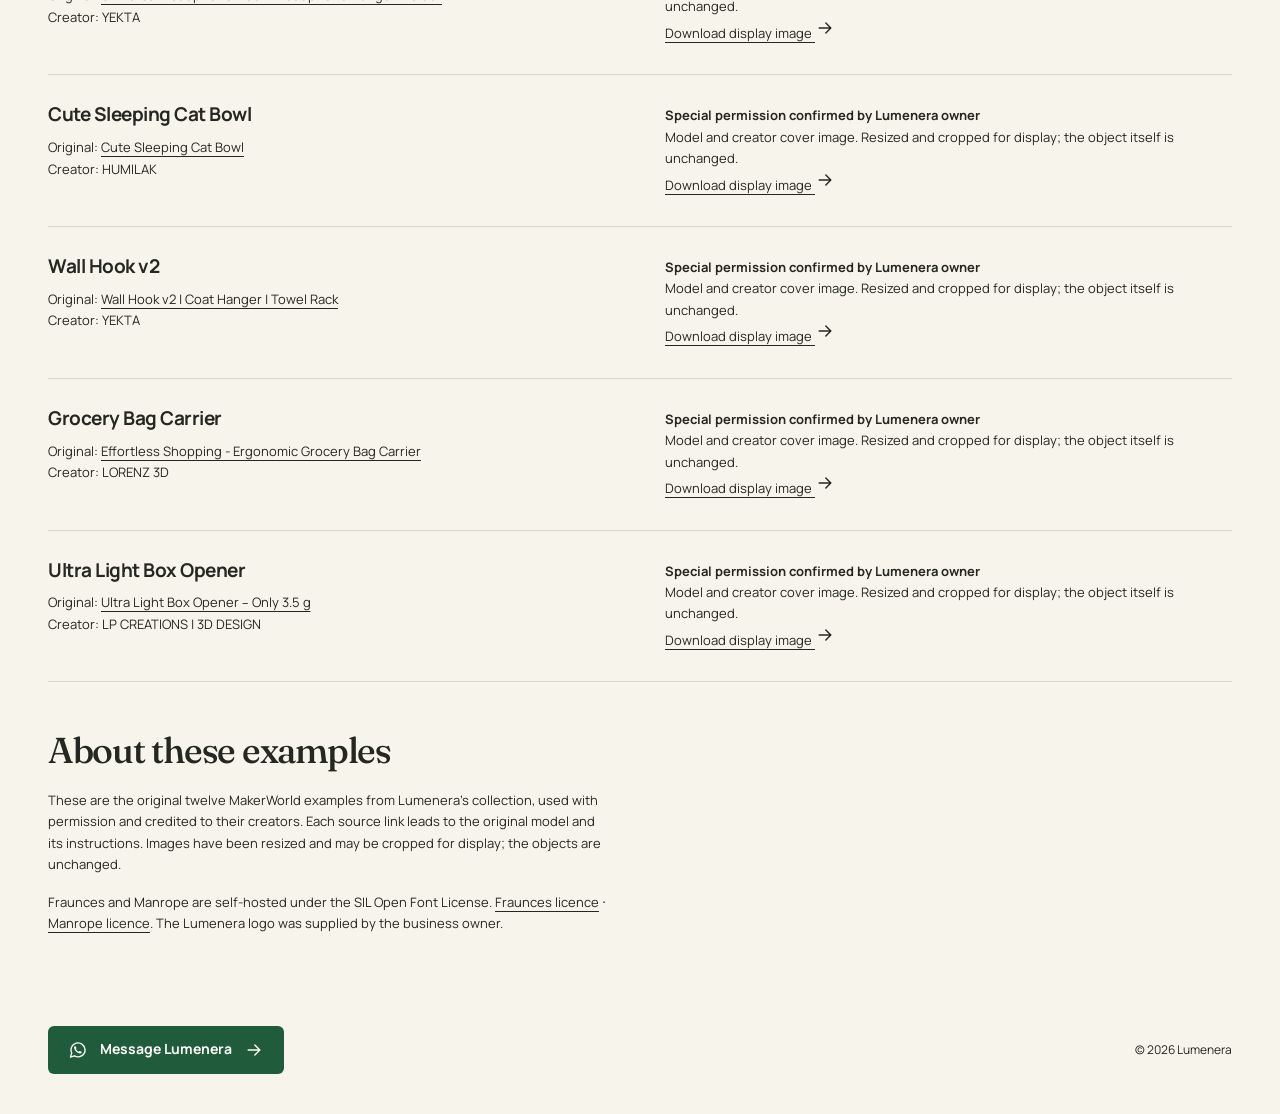
==== commit 533c8b1d: "Publish redesigned Lumenera storefront with original models to GitHub Pages" ====
--- a/credits.html
+++ b/credits.html
@@ -1,204 +1 @@
-<!doctype html>
-<html lang="en">
-<head>
-<meta charset="utf-8">
-<meta name="viewport" content="width=device-width, initial-scale=1">
-<title>Photo credits — Lumenera</title>
-<meta name="robots" content="noindex">
-<link rel="icon" type="image/png" href="assets/logo.png">
-<link rel="preconnect" href="https://fonts.googleapis.com">
-<link rel="preconnect" href="https://fonts.gstatic.com" crossorigin>
-<link href="https://fonts.googleapis.com/css2?family=Bricolage+Grotesque:opsz,wght@12..96,500;12..96,700;12..96,800&family=Figtree:wght@400;500;600;700&family=JetBrains+Mono:wght@400;500;700&display=swap" rel="stylesheet">
-<link rel="stylesheet" href="styles.css">
-</head>
-<body>
-<header class="topbar">
-  <div class="wrap topbar-in">
-    <a class="brand" href="index.html" aria-label="Back to Lumenera">
-      <img src="assets/logo.png" alt="" width="34" height="34">
-      <span class="brand-name">Lumenera</span>
-    </a>
-    <nav class="nav" aria-label="Links">
-      <a href="index.html"><svg class="ico-in" viewBox="0 0 14 14" aria-hidden="true"><path d="M11.5 7 H2.5 M6 3.5 L2.5 7 L6 10.5"/></svg> Back to the site</a>
-    </nav>
-  </div>
-</header>
-<main class="section">
-  <div class="wrap">
-    <h1 style="font-size: clamp(1.8rem, 3.4vw, 2.6rem)">Photo credits.</h1>
-    <p class="lede">Every photo on this page is the model designer's own shot of their model, credited below and linked back to its model page. The models belong to their designers. Thank you, designers.</p>
-    <ul class="credits-grid">
-      <li class="credit panel">
-        <div class="credit-head">
-          <h3>Knitted Ghost in a Pumpkin</h3>
-          <span class="mono">MakerWorld</span>
-        </div>
-        <p class="mono credit-meta">BY SMOGGY3D · Standard Digital File License</p>
-        <a class="card-link" href="https://makerworld.com/en/models/3380360-knitted-ghost-in-pumpkin-halloween" target="_blank" rel="noopener">View the model <svg class="ico-ext" viewBox="0 0 12 12" aria-hidden="true"><path d="M3.2 8.8 L8.8 3.2 M4.6 3.2 H8.8 V7.4"/></svg></a>
-      </li>
-      <li class="credit panel">
-        <div class="credit-head">
-          <h3>Nature Mountains</h3>
-          <span class="mono">MakerWorld</span>
-        </div>
-        <p class="mono credit-meta">BY RAFFNIX3D · CC BY</p>
-        <a class="card-link" href="https://makerworld.com/en/models/1080631-nature-mountains" target="_blank" rel="noopener">View the model <svg class="ico-ext" viewBox="0 0 12 12" aria-hidden="true"><path d="M3.2 8.8 L8.8 3.2 M4.6 3.2 H8.8 V7.4"/></svg></a>
-      </li>
-      <li class="credit panel">
-        <div class="credit-head">
-          <h3>Cute Cat Keychain</h3>
-          <span class="mono">MakerWorld</span>
-        </div>
-        <p class="mono credit-meta">BY CLOREN · Standard Digital File License</p>
-        <a class="card-link" href="https://makerworld.com/en/models/2619796-cute-cat-keychain" target="_blank" rel="noopener">View the model <svg class="ico-ext" viewBox="0 0 12 12" aria-hidden="true"><path d="M3.2 8.8 L8.8 3.2 M4.6 3.2 H8.8 V7.4"/></svg></a>
-      </li>
-      <li class="credit panel">
-        <div class="credit-head">
-          <h3>Arrowave Bracelet</h3>
-          <span class="mono">MakerWorld</span>
-        </div>
-        <p class="mono credit-meta">BY MRPRINT3D · Standard Digital File License</p>
-        <a class="card-link" href="https://makerworld.com/en/models/2819040-arrowave-bracelet-only-3g-of-filament" target="_blank" rel="noopener">View the model <svg class="ico-ext" viewBox="0 0 12 12" aria-hidden="true"><path d="M3.2 8.8 L8.8 3.2 M4.6 3.2 H8.8 V7.4"/></svg></a>
-      </li>
-      <li class="credit panel">
-        <div class="credit-head">
-          <h3>Phone Stand</h3>
-          <span class="mono">MakerWorld</span>
-        </div>
-        <p class="mono credit-meta">BY SHELDER · Standard Digital File License</p>
-        <a class="card-link" href="https://makerworld.com/en/models/1976503-the-best-phone-stand" target="_blank" rel="noopener">View the model <svg class="ico-ext" viewBox="0 0 12 12" aria-hidden="true"><path d="M3.2 8.8 L8.8 3.2 M4.6 3.2 H8.8 V7.4"/></svg></a>
-      </li>
-      <li class="credit panel">
-        <div class="credit-head">
-          <h3>Custom Name Pen Holder</h3>
-          <span class="mono">MakerWorld</span>
-        </div>
-        <p class="mono credit-meta">BY GREEDYDOG · Standard Digital File License</p>
-        <a class="card-link" href="https://makerworld.com/en/models/3282467-custom-name-pen-holder-personalized-desk-organizer" target="_blank" rel="noopener">View the model <svg class="ico-ext" viewBox="0 0 12 12" aria-hidden="true"><path d="M3.2 8.8 L8.8 3.2 M4.6 3.2 H8.8 V7.4"/></svg></a>
-      </li>
-      <li class="credit panel">
-        <div class="credit-head">
-          <h3>Universal Headphone Hook</h3>
-          <span class="mono">MakerWorld</span>
-        </div>
-        <p class="mono credit-meta">BY YEKTA · Standard Digital File License</p>
-        <a class="card-link" href="https://makerworld.com/en/models/3312785-universal-headphone-hook-headphone-hanger-holder" target="_blank" rel="noopener">View the model <svg class="ico-ext" viewBox="0 0 12 12" aria-hidden="true"><path d="M3.2 8.8 L8.8 3.2 M4.6 3.2 H8.8 V7.4"/></svg></a>
-      </li>
-      <li class="credit panel">
-        <div class="credit-head">
-          <h3>Cute Sleeping Cat Bowl</h3>
-          <span class="mono">MakerWorld</span>
-        </div>
-        <p class="mono credit-meta">BY HUMILAK · Standard Digital File License</p>
-        <a class="card-link" href="https://makerworld.com/en/models/1496368-cute-sleeping-cat-bowl" target="_blank" rel="noopener">View the model <svg class="ico-ext" viewBox="0 0 12 12" aria-hidden="true"><path d="M3.2 8.8 L8.8 3.2 M4.6 3.2 H8.8 V7.4"/></svg></a>
-      </li>
-      <li class="credit panel">
-        <div class="credit-head">
-          <h3>Mini Planter</h3>
-          <span class="mono">MakerWorld</span>
-        </div>
-        <p class="mono credit-meta">BY DOT DESIGN · Standard Digital File License</p>
-        <a class="card-link" href="https://makerworld.com/en/models/2084224-mini-planter" target="_blank" rel="noopener">View the model <svg class="ico-ext" viewBox="0 0 12 12" aria-hidden="true"><path d="M3.2 8.8 L8.8 3.2 M4.6 3.2 H8.8 V7.4"/></svg></a>
-      </li>
-      <li class="credit panel">
-        <div class="credit-head">
-          <h3>Wall Hook v2</h3>
-          <span class="mono">MakerWorld</span>
-        </div>
-        <p class="mono credit-meta">BY YEKTA · Standard Digital File License</p>
-        <a class="card-link" href="https://makerworld.com/en/models/3378335-wall-hook-v2-coat-hanger-towel-rack" target="_blank" rel="noopener">View the model <svg class="ico-ext" viewBox="0 0 12 12" aria-hidden="true"><path d="M3.2 8.8 L8.8 3.2 M4.6 3.2 H8.8 V7.4"/></svg></a>
-      </li>
-      <li class="credit panel">
-        <div class="credit-head">
-          <h3>Grocery Bag Carrier</h3>
-          <span class="mono">MakerWorld</span>
-        </div>
-        <p class="mono credit-meta">BY LORENZ 3D · Standard Digital File License</p>
-        <a class="card-link" href="https://makerworld.com/en/models/2983228-effortless-shopping-ergonomic-grocery-bag-carrier" target="_blank" rel="noopener">View the model <svg class="ico-ext" viewBox="0 0 12 12" aria-hidden="true"><path d="M3.2 8.8 L8.8 3.2 M4.6 3.2 H8.8 V7.4"/></svg></a>
-      </li>
-      <li class="credit panel">
-        <div class="credit-head">
-          <h3>Ultra Light Box Opener</h3>
-          <span class="mono">MakerWorld</span>
-        </div>
-        <p class="mono credit-meta">BY LP CREATIONS | 3D DESIGN · Standard Digital File License</p>
-        <a class="card-link" href="https://makerworld.com/en/models/3388075-ultra-light-box-opener-only-3-5-g" target="_blank" rel="noopener">View the model <svg class="ico-ext" viewBox="0 0 12 12" aria-hidden="true"><path d="M3.2 8.8 L8.8 3.2 M4.6 3.2 H8.8 V7.4"/></svg></a>
-      </li>
-      <li class="credit panel">
-        <div class="credit-head">
-          <h3>The Original Dragon Egg - New & Improved for 2025</h3>
-          <span class="mono">Printables</span>
-        </div>
-        <p class="mono credit-meta">BY YBLOOD · CC BY-SA · GUIDE DIAGRAM</p>
-        <a class="card-link" href="https://www.printables.com/model/159912-the-original-dragon-egg-new-improved-for-2025" target="_blank" rel="noopener">View the model <svg class="ico-ext" viewBox="0 0 12 12" aria-hidden="true"><path d="M3.2 8.8 L8.8 3.2 M4.6 3.2 H8.8 V7.4"/></svg></a>
-      </li>
-      <li class="credit panel">
-        <div class="credit-head">
-          <h3>Dragon Skull</h3>
-          <span class="mono">Printables</span>
-        </div>
-        <p class="mono credit-meta">BY PRINTEDINTOEX_318934 · CC BY · GUIDE DIAGRAM</p>
-        <a class="card-link" href="https://www.printables.com/model/249411-dragon-skull" target="_blank" rel="noopener">View the model <svg class="ico-ext" viewBox="0 0 12 12" aria-hidden="true"><path d="M3.2 8.8 L8.8 3.2 M4.6 3.2 H8.8 V7.4"/></svg></a>
-      </li>
-      <li class="credit panel">
-        <div class="credit-head">
-          <h3>Dragon Egg Twist Fidget</h3>
-          <span class="mono">Printables</span>
-        </div>
-        <p class="mono credit-meta">BY NIXKOR · CC BY-SA · GUIDE DIAGRAM</p>
-        <a class="card-link" href="https://www.printables.com/model/1616812-dragon-egg-twist-fidget" target="_blank" rel="noopener">View the model <svg class="ico-ext" viewBox="0 0 12 12" aria-hidden="true"><path d="M3.2 8.8 L8.8 3.2 M4.6 3.2 H8.8 V7.4"/></svg></a>
-      </li>
-      <li class="credit panel">
-        <div class="credit-head">
-          <h3>Amargasaurus flexi dinosaur</h3>
-          <span class="mono">Printables</span>
-        </div>
-        <p class="mono credit-meta">BY BYRONKAVANAUG_311380 · CC BY · GUIDE DIAGRAM</p>
-        <a class="card-link" href="https://www.printables.com/model/386523-amargasaurus-flexi-dinosaur" target="_blank" rel="noopener">View the model <svg class="ico-ext" viewBox="0 0 12 12" aria-hidden="true"><path d="M3.2 8.8 L8.8 3.2 M4.6 3.2 H8.8 V7.4"/></svg></a>
-      </li>
-      <li class="credit panel">
-        <div class="credit-head">
-          <h3>#3DBenchy</h3>
-          <span class="mono">Thingiverse</span>
-        </div>
-        <p class="mono credit-meta">BY CREATIVETOOLS · CC BY-ND · GUIDE DIAGRAM</p>
-        <a class="card-link" href="https://www.thingiverse.com/thing:763622" target="_blank" rel="noopener">View the model <svg class="ico-ext" viewBox="0 0 12 12" aria-hidden="true"><path d="M3.2 8.8 L8.8 3.2 M4.6 3.2 H8.8 V7.4"/></svg></a>
-      </li>
-      <li class="credit panel">
-        <div class="credit-head">
-          <h3>Lizard Dragon - articulated</h3>
-          <span class="mono">Thingiverse</span>
-        </div>
-        <p class="mono credit-meta">BY TIMMYTOMBSTONE1 · see model page · GUIDE DIAGRAM</p>
-        <a class="card-link" href="https://www.thingiverse.com/thing:6586377" target="_blank" rel="noopener">View the model <svg class="ico-ext" viewBox="0 0 12 12" aria-hidden="true"><path d="M3.2 8.8 L8.8 3.2 M4.6 3.2 H8.8 V7.4"/></svg></a>
-      </li>
-      <li class="credit panel">
-        <div class="credit-head">
-          <h3>Flexi Rex with stronger links</h3>
-          <span class="mono">Thingiverse</span>
-        </div>
-        <p class="mono credit-meta">BY KAY10N · CC BY-SA · GUIDE DIAGRAM</p>
-        <a class="card-link" href="https://www.thingiverse.com/thing:6406682" target="_blank" rel="noopener">View the model <svg class="ico-ext" viewBox="0 0 12 12" aria-hidden="true"><path d="M3.2 8.8 L8.8 3.2 M4.6 3.2 H8.8 V7.4"/></svg></a>
-      </li>
-    </ul>
-  </div>
-</main>
-<footer class="footer">
-  <div class="wrap footer-in">
-    <div class="footer-brand">
-      <img src="assets/logo.png" alt="" width="28" height="28">
-      <span>Lumenera — PLA 3D printing service, Pakistan</span>
-    </div>
-    <p class="mono footer-meta">© 2026 LUMENERA</p>
-  </div>
-</footer>
-<style>
-  .credits-grid { list-style: none; padding: 0; margin: 28px 0 0; display: grid; grid-template-columns: repeat(auto-fill, minmax(280px, 1fr)); gap: 16px; }
-  .credit { padding: 18px 18px 16px; }
-  .credit-head { display: flex; justify-content: space-between; gap: 10px; align-items: baseline; }
-  .credit-head h3 { font-size: 1rem; margin: 0 0 6px; }
-  .credit-head .mono { color: var(--ink-faint); font-size: 0.62rem; }
-  .credit-meta { color: var(--ink-soft); font-size: 0.62rem; margin: 0 0 12px; }
-</style>
-</body>
-</html>
+<!doctype html><html lang="en"><head><meta charset="utf-8"><meta name="viewport" content="width=device-width,initial-scale=1"><title>Image & model credits — Lumenera</title><meta name="description" content="Creators, sources and licences for Lumenera’s example model collection."><link rel="stylesheet" href="styles.css"><link rel="icon" href="assets/logo.png"></head><body class="credits-page"><header class="header wrap"><a class="brand" href="index.html"><img src="assets/logo.png" alt="" width="36" height="36">Lumenera<span class="brand-dot" aria-hidden="true"></span></a><a class="text-link" href="index.html#models">Back to the objects <svg width="20" height="20" viewBox="0 0 24 24" fill="none" aria-hidden="true"><path d="M5 12h14m-6-6 6 6-6 6" stroke="currentColor" stroke-width="1.7" stroke-linecap="round" stroke-linejoin="round"/></svg></a></header><main class="wrap credits-main"><h1>Good ideas deserve<br><em>their credit.</em></h1><p class="credits-intro">These are community examples, photographed or rendered by their creators. They are not photographs of Lumenera’s own prints. We print the selected parts in PLA; accessories, plants and electronics shown in images are not included.</p><article class="credit-row" id="model-2619796"><div><h2>Cute Cat Keychain</h2><p>Original: <a href="https://makerworld.com/en/models/2619796-cute-cat-keychain" target="_blank" rel="noopener noreferrer">Cute Cat Keychain</a><br>Creator: CLOREN</p></div><div><p><strong>Special permission confirmed by Lumenera owner</strong><br>Model and creator cover image. Resized and cropped for display; the object itself is unchanged. </p><a href="assets/models/cat-keychain-800.webp" download>Download display image <svg width="20" height="20" viewBox="0 0 24 24" fill="none" aria-hidden="true"><path d="M5 12h14m-6-6 6 6-6 6" stroke="currentColor" stroke-width="1.7" stroke-linecap="round" stroke-linejoin="round"/></svg></a></div></article><article class="credit-row" id="model-1976503"><div><h2>Phone Stand</h2><p>Original: <a href="https://makerworld.com/en/models/1976503-the-best-phone-stand" target="_blank" rel="noopener noreferrer">THE BEST PHONE STAND</a><br>Creator: SHELDER</p></div><div><p><strong>Special permission confirmed by Lumenera owner</strong><br>Model and creator cover image. Resized and cropped for display; the object itself is unchanged. </p><a href="assets/models/phone-stand-800.webp" download>Download display image <svg width="20" height="20" viewBox="0 0 24 24" fill="none" aria-hidden="true"><path d="M5 12h14m-6-6 6 6-6 6" stroke="currentColor" stroke-width="1.7" stroke-linecap="round" stroke-linejoin="round"/></svg></a></div></article><article class="credit-row" id="model-2084224"><div><h2>Mini Planter</h2><p>Original: <a href="https://makerworld.com/en/models/2084224-mini-planter" target="_blank" rel="noopener noreferrer">Mini Planter</a><br>Creator: DOT DESIGN</p></div><div><p><strong>Special permission confirmed by Lumenera owner</strong><br>Model and creator cover image. Resized and cropped for display; the object itself is unchanged. </p><a href="assets/models/mini-planter-800.webp" download>Download display image <svg width="20" height="20" viewBox="0 0 24 24" fill="none" aria-hidden="true"><path d="M5 12h14m-6-6 6 6-6 6" stroke="currentColor" stroke-width="1.7" stroke-linecap="round" stroke-linejoin="round"/></svg></a></div></article><article class="credit-row" id="model-3380360"><div><h2>Knitted Ghost in a Pumpkin</h2><p>Original: <a href="https://makerworld.com/en/models/3380360-knitted-ghost-in-pumpkin-halloween" target="_blank" rel="noopener noreferrer">Knitted Ghost in Pumpkin - Halloween</a><br>Creator: SMOGGY3D</p></div><div><p><strong>Special permission confirmed by Lumenera owner</strong><br>Model and creator cover image. Resized and cropped for display; the object itself is unchanged. </p><a href="assets/models/ghost-pumpkin-800.webp" download>Download display image <svg width="20" height="20" viewBox="0 0 24 24" fill="none" aria-hidden="true"><path d="M5 12h14m-6-6 6 6-6 6" stroke="currentColor" stroke-width="1.7" stroke-linecap="round" stroke-linejoin="round"/></svg></a></div></article><article class="credit-row" id="model-1080631"><div><h2>Nature Mountains</h2><p>Original: <a href="https://makerworld.com/en/models/1080631-nature-mountains" target="_blank" rel="noopener noreferrer">Nature Mountains</a><br>Creator: RAFFNIX3D</p></div><div><p><strong>Special permission confirmed by Lumenera owner</strong><br>Model and creator cover image. Resized and cropped for display; the object itself is unchanged. </p><a href="assets/models/nature-mountains-800.webp" download>Download display image <svg width="20" height="20" viewBox="0 0 24 24" fill="none" aria-hidden="true"><path d="M5 12h14m-6-6 6 6-6 6" stroke="currentColor" stroke-width="1.7" stroke-linecap="round" stroke-linejoin="round"/></svg></a></div></article><article class="credit-row" id="model-2819040"><div><h2>Arrowave Bracelet</h2><p>Original: <a href="https://makerworld.com/en/models/2819040-arrowave-bracelet-only-3g-of-filament" target="_blank" rel="noopener noreferrer">Arrowave Bracelet (Only 3g of filament)</a><br>Creator: MRPRINT3D</p></div><div><p><strong>Special permission confirmed by Lumenera owner</strong><br>Model and creator cover image. Resized and cropped for display; the object itself is unchanged. </p><a href="assets/models/bracelet-800.webp" download>Download display image <svg width="20" height="20" viewBox="0 0 24 24" fill="none" aria-hidden="true"><path d="M5 12h14m-6-6 6 6-6 6" stroke="currentColor" stroke-width="1.7" stroke-linecap="round" stroke-linejoin="round"/></svg></a></div></article><article class="credit-row" id="model-3282467"><div><h2>Custom Name Pen Holder</h2><p>Original: <a href="https://makerworld.com/en/models/3282467-custom-name-pen-holder-personalized-desk-organizer" target="_blank" rel="noopener noreferrer">Custom Name Pen Holder Personalized Desk Organizer</a><br>Creator: GREEDYDOG</p></div><div><p><strong>Special permission confirmed by Lumenera owner</strong><br>Model and creator cover image. Resized and cropped for display; the object itself is unchanged. </p><a href="assets/models/pen-holder-800.webp" download>Download display image <svg width="20" height="20" viewBox="0 0 24 24" fill="none" aria-hidden="true"><path d="M5 12h14m-6-6 6 6-6 6" stroke="currentColor" stroke-width="1.7" stroke-linecap="round" stroke-linejoin="round"/></svg></a></div></article><article class="credit-row" id="model-3312785"><div><h2>Universal Headphone Hook</h2><p>Original: <a href="https://makerworld.com/en/models/3312785-universal-headphone-hook-headphone-hanger-holder" target="_blank" rel="noopener noreferrer">Universal Headphone Hook | Headphone Hanger/Holder</a><br>Creator: YEKTA</p></div><div><p><strong>Special permission confirmed by Lumenera owner</strong><br>Model and creator cover image. Resized and cropped for display; the object itself is unchanged. </p><a href="assets/models/headphone-hook-800.webp" download>Download display image <svg width="20" height="20" viewBox="0 0 24 24" fill="none" aria-hidden="true"><path d="M5 12h14m-6-6 6 6-6 6" stroke="currentColor" stroke-width="1.7" stroke-linecap="round" stroke-linejoin="round"/></svg></a></div></article><article class="credit-row" id="model-1496368"><div><h2>Cute Sleeping Cat Bowl</h2><p>Original: <a href="https://makerworld.com/en/models/1496368-cute-sleeping-cat-bowl" target="_blank" rel="noopener noreferrer">Cute Sleeping Cat Bowl</a><br>Creator: HUMILAK</p></div><div><p><strong>Special permission confirmed by Lumenera owner</strong><br>Model and creator cover image. Resized and cropped for display; the object itself is unchanged. </p><a href="assets/models/cat-bowl-800.webp" download>Download display image <svg width="20" height="20" viewBox="0 0 24 24" fill="none" aria-hidden="true"><path d="M5 12h14m-6-6 6 6-6 6" stroke="currentColor" stroke-width="1.7" stroke-linecap="round" stroke-linejoin="round"/></svg></a></div></article><article class="credit-row" id="model-3378335"><div><h2>Wall Hook v2</h2><p>Original: <a href="https://makerworld.com/en/models/3378335-wall-hook-v2-coat-hanger-towel-rack" target="_blank" rel="noopener noreferrer">Wall Hook v2 | Coat Hanger | Towel Rack</a><br>Creator: YEKTA</p></div><div><p><strong>Special permission confirmed by Lumenera owner</strong><br>Model and creator cover image. Resized and cropped for display; the object itself is unchanged. </p><a href="assets/models/wall-hook-800.webp" download>Download display image <svg width="20" height="20" viewBox="0 0 24 24" fill="none" aria-hidden="true"><path d="M5 12h14m-6-6 6 6-6 6" stroke="currentColor" stroke-width="1.7" stroke-linecap="round" stroke-linejoin="round"/></svg></a></div></article><article class="credit-row" id="model-2983228"><div><h2>Grocery Bag Carrier</h2><p>Original: <a href="https://makerworld.com/en/models/2983228-effortless-shopping-ergonomic-grocery-bag-carrier" target="_blank" rel="noopener noreferrer">Effortless Shopping - Ergonomic Grocery Bag Carrier</a><br>Creator: LORENZ 3D</p></div><div><p><strong>Special permission confirmed by Lumenera owner</strong><br>Model and creator cover image. Resized and cropped for display; the object itself is unchanged. </p><a href="assets/models/grocery-carrier-800.webp" download>Download display image <svg width="20" height="20" viewBox="0 0 24 24" fill="none" aria-hidden="true"><path d="M5 12h14m-6-6 6 6-6 6" stroke="currentColor" stroke-width="1.7" stroke-linecap="round" stroke-linejoin="round"/></svg></a></div></article><article class="credit-row" id="model-3388075"><div><h2>Ultra Light Box Opener</h2><p>Original: <a href="https://makerworld.com/en/models/3388075-ultra-light-box-opener-only-3-5-g" target="_blank" rel="noopener noreferrer">Ultra Light Box Opener – Only 3.5 g</a><br>Creator: LP CREATIONS | 3D DESIGN</p></div><div><p><strong>Special permission confirmed by Lumenera owner</strong><br>Model and creator cover image. Resized and cropped for display; the object itself is unchanged. </p><a href="assets/models/box-opener-800.webp" download>Download display image <svg width="20" height="20" viewBox="0 0 24 24" fill="none" aria-hidden="true"><path d="M5 12h14m-6-6 6 6-6 6" stroke="currentColor" stroke-width="1.7" stroke-linecap="round" stroke-linejoin="round"/></svg></a></div></article><section class="credit-notes"><h2>About these examples</h2><p>These are the original twelve MakerWorld examples from Lumenera’s collection, used with permission and credited to their creators. Each source link leads to the original model and its instructions. Images have been resized and may be cropped for display; the objects are unchanged.</p><p>Fraunces and Manrope are self-hosted under the SIL Open Font License. <a href="assets/fonts/fraunces-OFL.txt">Fraunces licence</a> · <a href="assets/fonts/manrope-OFL.txt">Manrope licence</a>. The Lumenera logo was supplied by the business owner.</p></section></main><footer class="credits-footer wrap"><a class="button button--wa" href="https://wa.me/923487259122?text=Hi%20Lumenera!%20I&#39;d%20like%20to%20get%20something%203D%20printed.%20Please%20help%20me%20choose%20a%20model%20and%20confirm%20the%20print%20price%2C%20colours%20and%20delivery." target="_blank" rel="noopener noreferrer"><svg width="20" height="20" viewBox="0 0 24 24" fill="none" aria-hidden="true"><path d="M20.5 11.7a8.5 8.5 0 0 1-12.7 7.4L3 20.5l1.4-4.7A8.5 8.5 0 1 1 20.5 11.7Z" stroke="currentColor" stroke-width="1.65" stroke-linejoin="round"/><path d="M8.2 7.5c.3-.2.7-.1.9.2l1 1.7c.2.3.1.6-.1.8l-.6.7a6.8 6.8 0 0 0 3.5 3.3l.7-.8c.2-.2.5-.3.8-.1l1.8.9c.3.2.4.5.2.8-.5 1-1.3 1.5-2.4 1.2-3.4-1-5.8-3.4-6.7-6.7-.3-1 .1-1.6.9-2Z" fill="currentColor"/></svg> Message Lumenera <svg width="20" height="20" viewBox="0 0 24 24" fill="none" aria-hidden="true"><path d="M5 12h14m-6-6 6 6-6 6" stroke="currentColor" stroke-width="1.7" stroke-linecap="round" stroke-linejoin="round"/></svg></a><p>© 2026 Lumenera</p></footer></body></html>
--- a/styles.css
+++ b/styles.css
@@ -1,619 +1,188 @@
-/* ============================================================
-   LUMENERA — Print Preview
-   A slicer-viewport world: plate-grey ground, white instrument
-   panels, toolpath accents, mono data stamps, WhatsApp green
-   reserved for ordering actions only.
-   ============================================================ */
-
-:root {
-  --plate: #eef1f7;
-  --plate-deep: #e4e9f2;
-  --panel: #ffffff;
-  --ink: #1b2430;
-  --ink-soft: #4d5a6b;
-  --ink-faint: #5c6a7d;
-  --line: #cdd6e2;
-  --line-strong: #aebacb;
-  --wall: #ff5a3c;
-  --infill: #ffb020;
-  --top: #ffd75e;
-  --support: #5b8def;
-  --wa: #0e7a43;
-  --wa-dark: #0a5f33;
-  --wa-bubble: #d9fdd3;
-  --radius: 12px;
-  --shadow: 0 1px 2px rgba(27, 36, 48, 0.05), 0 10px 30px rgba(27, 36, 48, 0.07);
-  --grid-line: rgba(27, 36, 48, 0.05);
-  --font-display: "Bricolage Grotesque", "Figtree", system-ui, sans-serif;
-  --font-body: "Figtree", system-ui, -apple-system, "Segoe UI", sans-serif;
-  --font-mono: "JetBrains Mono", ui-monospace, "Cascadia Mono", monospace;
-}
-
-* { box-sizing: border-box; }
-
-html { scroll-behavior: smooth; }
-@media (prefers-reduced-motion: reduce) {
-  html { scroll-behavior: auto; }
-}
-
-body {
-  margin: 0;
-  background: var(--plate);
-  color: var(--ink);
-  font-family: var(--font-body);
-  font-size: 16.5px;
-  line-height: 1.55;
-  -webkit-font-smoothing: antialiased;
-}
-
-::selection { background: var(--top); color: var(--ink); }
-
-img { max-width: 100%; display: block; }
-
-h1, h2, h3 {
-  font-family: var(--font-display);
-  line-height: 1.04;
-  letter-spacing: -0.015em;
-  margin: 0 0 14px;
-}
-h1 { font-size: clamp(2.15rem, 4.6vw, 3.5rem); font-weight: 800; }
-h2 { font-size: clamp(1.65rem, 3vw, 2.4rem); font-weight: 700; }
-h3 { font-size: 1.12rem; font-weight: 700; letter-spacing: -0.01em; }
-
-p { margin: 0 0 14px; }
-
-a { color: var(--ink); }
-a:hover { color: #b83a20; }
-
-.mono {
-  font-family: var(--font-mono);
-  font-size: 0.72rem;
-  letter-spacing: 0.06em;
-  text-transform: uppercase;
-}
-
-.wrap { max-width: 1180px; margin: 0 auto; padding: 0 22px; }
-.wrap-narrow { max-width: 780px; }
-
-.skip {
-  position: absolute; left: -9999px; top: 0; z-index: 200;
-  background: var(--ink); color: #fff; padding: 10px 16px; border-radius: 0 0 10px 0;
-  font-family: var(--font-mono); font-size: 0.8rem;
-}
-.skip:focus { left: 0; }
-
-/* ---------- layer rail (scroll = layers) ---------- */
-.layer-rail {
-  position: fixed; top: 0; left: 0; right: 0; height: 3px;
-  background: var(--plate-deep); z-index: 90;
-}
-.layer-rail-fill {
-  display: block; height: 100%; width: 0%;
-  background: linear-gradient(90deg, var(--infill), var(--wall));
-}
-.layer-rail-dot {
-  position: absolute; top: -3px; left: 0%; width: 9px; height: 9px;
-  background: var(--wall); border: 2px solid #fff; border-radius: 50%;
-  transform: translateX(-4px);
-  box-shadow: 0 1px 4px rgba(27, 36, 48, 0.3);
-  transition: left 0.05s linear;
-}
-
-/* ---------- top bar ---------- */
-.topbar {
-  position: sticky; top: 0; z-index: 80;
-  background: rgba(238, 241, 247, 0.92);
-  backdrop-filter: blur(10px);
-  border-bottom: 1px solid var(--line);
-  margin-top: 3px;
-}
-.topbar-in { display: flex; align-items: center; gap: 20px; height: 62px; }
-.brand { display: flex; align-items: center; gap: 10px; text-decoration: none; }
-.brand img { width: 34px; height: 34px; }
-.brand-name {
-  font-family: var(--font-display); font-weight: 700; font-size: 1.18rem;
-  letter-spacing: -0.01em; color: var(--ink);
-}
-.nav { display: flex; gap: 22px; margin-left: auto; }
-.nav a {
-  text-decoration: none; font-size: 0.93rem; font-weight: 500; color: var(--ink-soft);
-}
-.nav a:hover { color: var(--ink); }
-.topbar .btn { margin-left: 4px; }
-@media (max-width: 920px) { .nav { display: none; } }
-@media (max-width: 460px) { .topbar .btn span { display: none; } }
-
-/* ---------- buttons ---------- */
-.btn {
-  display: inline-flex; align-items: center; justify-content: center; gap: 9px;
-  font-family: var(--font-body); font-weight: 700; font-size: 0.98rem;
-  padding: 13px 20px; border-radius: 10px; border: 1px solid transparent;
-  text-decoration: none; cursor: pointer;
-  transition: transform 0.12s ease, background 0.15s ease, box-shadow 0.15s ease;
-}
-.btn:active { transform: translateY(1px); }
-.btn:focus-visible { outline: 3px solid rgba(91, 141, 239, 0.55); outline-offset: 2px; }
-.btn-sm { font-size: 0.88rem; padding: 10px 15px; }
-.btn-sm .wa-ico { width: 16px; height: 16px; }
-.btn-lg { font-size: 1.06rem; padding: 16px 26px; }
-.btn-block { width: 100%; }
-.btn-wa { background: var(--wa); color: #fff; box-shadow: 0 1px 2px rgba(27, 36, 48, 0.18); }
-.btn-wa:hover { background: var(--wa-dark); color: #fff; }
-.btn-ghost { background: var(--panel); border-color: var(--line-strong); color: var(--ink); }
-.btn-ghost:hover { border-color: var(--ink); color: var(--ink); }
-.wa-ico { width: 19px; height: 19px; fill: currentColor; flex: none; }
-
-/* ---------- hero ---------- */
-.hero { padding: 64px 0 26px; }
-.hero-grid {
-  display: grid; grid-template-columns: 1.04fr 0.96fr; gap: 44px; align-items: center;
-}
-.hl {
-  background-image: linear-gradient(transparent 58%, var(--top) 58%);
-  padding: 0 0.06em;
-}
-.lede { font-size: 1.08rem; color: var(--ink-soft); max-width: 56ch; }
-.note-inline { display: inline-block; margin-top: 6px; color: var(--ink-faint); font-size: 0.66rem; }
-.cta-row { display: flex; gap: 14px; flex-wrap: wrap; margin: 24px 0 22px; }
-.cta-row.center { justify-content: center; }
-.readout { list-style: none; display: flex; flex-wrap: wrap; gap: 8px; padding: 0; margin: 0; }
-.readout li {
-  border: 1px solid var(--line-strong); background: var(--panel);
-  border-radius: 7px; padding: 6px 11px; color: var(--ink-soft);
-}
-.readout li::before {
-  content: ""; display: inline-block; width: 7px; height: 7px; border-radius: 2px;
-  margin-right: 8px; background: var(--infill);
-}
-.readout li:nth-child(2)::before { background: var(--wall); }
-.readout li:nth-child(3)::before { background: var(--support); }
-.readout li:nth-child(4)::before { background: var(--wa); }
-
-/* slicer panel */
-.panel {
-  background: var(--panel); border: 1px solid var(--line);
-  border-radius: var(--radius); box-shadow: var(--shadow);
-}
-.panel-head {
-  display: flex; align-items: center; gap: 12px;
-  padding: 11px 16px; border-bottom: 1px solid var(--line);
-}
-.dots { display: inline-flex; gap: 5px; }
-.dots i { width: 9px; height: 9px; border-radius: 50%; background: var(--line-strong); }
-.dots i:nth-child(1) { background: var(--wall); }
-.dots i:nth-child(2) { background: var(--infill); }
-.dots i:nth-child(3) { background: var(--support); }
-.panel-title { color: var(--ink-soft); font-size: 0.68rem; }
-.panel-badge {
-  margin-left: auto; background: var(--plate); border: 1px solid var(--line);
-  border-radius: 5px; padding: 3px 8px; color: var(--ink-faint); font-size: 0.62rem;
-}
-.hero-demo { overflow: hidden; }
-.viewport {
-  background:
-    radial-gradient(120% 90% at 50% 0%, #f8fafd 0%, #edf1f7 60%, #e7ecf4 100%);
-  border-bottom: 1px solid var(--line);
-}
-.viewport canvas { width: 100%; height: auto; display: block; aspect-ratio: 640 / 520; }
-.controls {
-  display: flex; align-items: center; flex-wrap: wrap; gap: 10px 14px;
-  padding: 13px 16px 8px;
-}
-.slider-label { color: var(--ink-faint); flex: none; }
-#layerSlider {
-  -webkit-appearance: none; appearance: none; flex: 1 1 120px; min-width: 0;
-  height: 4px; border-radius: 3px;
-  background: linear-gradient(90deg, var(--infill), var(--wall)); outline-offset: 6px;
-}
-#layerSlider::-webkit-slider-thumb {
-  -webkit-appearance: none; width: 20px; height: 20px; border-radius: 50%;
-  background: var(--ink); border: 3px solid #fff;
-  box-shadow: 0 1px 5px rgba(27, 36, 48, 0.4); cursor: grab;
-}
-#layerSlider::-moz-range-thumb {
-  width: 14px; height: 14px; border-radius: 50%; background: var(--ink);
-  border: 3px solid #fff; box-shadow: 0 1px 5px rgba(27, 36, 48, 0.4); cursor: grab;
-}
-.readout-live {
-  color: var(--ink-soft); white-space: nowrap; font-size: 0.66rem;
-  flex: 1 1 auto; text-align: right;
-}
-.demo-note {
-  margin: 0; padding: 4px 16px 14px; color: var(--ink-faint); font-size: 0.62rem;
-}
-
-@media (max-width: 980px) {
-  .hero-grid { grid-template-columns: 1fr; gap: 34px; }
-  .hero { padding-top: 42px; }
-}
-
-/* ---------- sections ---------- */
-.section { padding: 84px 0; }
-.section-plate {
-  background-color: var(--plate-deep);
-  background-image:
-    linear-gradient(var(--grid-line) 1px, transparent 1px),
-    linear-gradient(90deg, var(--grid-line) 1px, transparent 1px);
-  background-size: 26px 26px;
-  border-top: 1px solid var(--line);
-  border-bottom: 1px solid var(--line);
-}
-.section > .wrap > h2 { max-width: 22ch; }
-.section .lede { margin-bottom: 26px; }
-.section-cta {
-  margin-top: 34px; display: flex; align-items: center; gap: 18px; flex-wrap: wrap;
-}
-.hint { color: var(--ink-faint); font-size: 0.64rem; }
-
-/* ---------- how it works ---------- */
-.steps-grid { display: grid; grid-template-columns: repeat(3, 1fr); gap: 20px; margin-top: 30px; }
-.step { padding: 24px 22px 26px; }
-.step-n { color: var(--wall); display: block; margin-bottom: 14px; }
-.step h3 { margin-bottom: 8px; }
-.step p { color: var(--ink-soft); font-size: 0.95rem; margin: 0; }
-.step-art {
-  height: 54px; margin-bottom: 18px; position: relative;
-  border-bottom: 1px dashed var(--line-strong);
-}
-.lay {
-  position: absolute; left: 0; height: 10px; width: 74%; border-radius: 3px;
-  transform: skewX(-24deg); transform-origin: left bottom;
-}
-.lay-1 { bottom: 0; background: var(--wall); width: 74%; }
-.lay-2 { bottom: 12px; background: var(--infill); width: 58%; left: 16%; }
-.lay-3 { bottom: 24px; background: var(--top); width: 42%; left: 32%; }
-.step:nth-child(2) .lay-3 { background: var(--support); }
-.step:nth-child(3) .lay-3 { background: var(--top); }
-@media (max-width: 900px) { .steps-grid { grid-template-columns: 1fr; } }
-
-/* ---------- gallery ---------- */
-.filters { display: flex; flex-wrap: wrap; gap: 9px; margin: 26px 0 26px; }
-.chip {
-  font-family: var(--font-mono); font-size: 0.68rem; letter-spacing: 0.05em;
-  text-transform: uppercase; color: var(--ink-soft);
-  background: var(--panel); border: 1px solid var(--line-strong);
-  border-radius: 8px; padding: 9px 13px; cursor: pointer;
-  transition: background 0.15s ease, color 0.15s ease;
-}
-.chip:hover { border-color: var(--ink); color: var(--ink); }
-.chip.is-on { background: var(--ink); border-color: var(--ink); color: #fff; }
-.chip:focus-visible { outline: 3px solid rgba(91, 141, 239, 0.55); outline-offset: 2px; }
-
-.cards {
-  display: grid; grid-template-columns: repeat(auto-fill, minmax(268px, 1fr)); gap: 20px;
-}
-.card { overflow: hidden; display: flex; flex-direction: column; }
-.card.is-hidden { display: none; }
-.card-media { margin: 0; position: relative; background: var(--plate-deep); }
-.card-media img {
-  aspect-ratio: 4 / 3; object-fit: cover; width: 100%; height: auto;
-}
-.card-media figcaption {
-  position: absolute; left: 10px; bottom: 10px;
-  background: rgba(255, 255, 255, 0.9); border: 1px solid var(--line);
-  border-radius: 5px; padding: 3px 7px; font-size: 0.62rem; color: var(--ink-soft);
-  backdrop-filter: blur(3px);
-}
-.card-body { padding: 16px 16px 18px; display: flex; flex-direction: column; flex: 1; }
-.card-body h3 { margin-bottom: 6px; }
-.card-meta { color: var(--ink-faint); font-size: 0.62rem; margin: 0 0 16px; }
-.card-actions { margin-top: auto; display: flex; flex-direction: column; gap: 9px; }
-.card-link {
-  font-size: 0.82rem; font-weight: 600; color: var(--ink-soft); text-decoration: none;
-  align-self: flex-start; display: inline-flex; align-items: center; gap: 5px;
-}
-.card-link:hover { color: #b83a20; }
-.ico-ext {
-  width: 11px; height: 11px; stroke: currentColor; fill: none;
-  stroke-width: 1.7; stroke-linecap: round; stroke-linejoin: round;
-}
-.ico-in {
-  width: 13px; height: 13px; stroke: currentColor; fill: none;
-  stroke-width: 1.6; stroke-linecap: round; stroke-linejoin: round; flex: none;
-}
-.ico-search {
-  width: 13px; height: 13px; stroke: var(--ink-soft); fill: none;
-  stroke-width: 1.8; stroke-linecap: round; flex: none;
-}
-.ico-check {
-  width: 15px; height: 12px; stroke: var(--wa); fill: none;
-  stroke-width: 1.9; stroke-linecap: round; stroke-linejoin: round;
-  display: inline-block; vertical-align: -2px; margin-right: 5px;
-}
-
-.card-own {
-  border: 1.6px dashed var(--wall); background: transparent; box-shadow: none;
-}
-.card-own .own-in {
-  padding: 30px 22px; display: flex; flex-direction: column; align-items: flex-start;
-  justify-content: center; flex: 1; gap: 12px;
-}
-.own-plus {
-  display: block; width: 26px; height: 26px;
-  background:
-    linear-gradient(var(--wall), var(--wall)) center / 26px 3px no-repeat,
-    linear-gradient(var(--wall), var(--wall)) center / 3px 26px no-repeat;
-  border-radius: 6px;
-}
-.card-own h3 { margin: 0; }
-.card-own p { color: var(--ink-soft); font-size: 0.93rem; margin: 0 0 8px; }
-.grid-note { margin-top: 26px; color: var(--ink-faint); font-size: 0.62rem; line-height: 1.9; }
-.grid-note a { color: inherit; }
-
-/* ---------- builder ---------- */
-.builder-grid {
-  display: grid; grid-template-columns: 1.05fr 0.95fr; gap: 24px; margin-top: 30px;
-  align-items: start;
-}
-.builder { padding: 22px; display: flex; flex-direction: column; gap: 16px; }
-.field { display: flex; flex-direction: column; gap: 7px; flex: 1; }
-.field label { color: var(--ink-soft); font-size: 0.66rem; }
-.field .opt { color: var(--ink-faint); text-transform: none; letter-spacing: 0; }
-.field input {
-  font-family: var(--font-body); font-size: 0.98rem; color: var(--ink);
-  border: 1px solid var(--line-strong); border-radius: 9px; padding: 12px 13px;
-  background: #fbfcfe; width: 100%;
-}
-.field input::placeholder { color: var(--ink-faint); }
-.field input:focus {
-  outline: none; border-color: var(--support);
-  box-shadow: 0 0 0 3px rgba(91, 141, 239, 0.22);
-}
-.field-row { display: flex; gap: 14px; }
-.field-qty { max-width: 110px; }
-.builder-note, .preview-note {
-  color: var(--ink-faint); font-size: 0.62rem; margin: 0; line-height: 1.8;
-}
-.builder-preview { overflow: hidden; }
-.chat-preview { padding: 20px 18px; background: #f2f5fa; }
-.bubble-out {
-  background: var(--wa-bubble); border: 1px solid #b9e8ae;
-  border-radius: 12px 12px 3px 12px; padding: 13px 15px;
-  font-size: 0.92rem; line-height: 1.5; max-width: 42ch; margin-left: auto;
-  box-shadow: 0 1px 2px rgba(27, 36, 48, 0.08);
-  white-space: pre-line; overflow-wrap: anywhere;
-}
-.preview-note { padding: 12px 18px 16px; margin: 0; }
-@media (max-width: 900px) { .builder-grid { grid-template-columns: 1fr; } }
-
-/* ---------- price ---------- */
-.price-wrap { display: grid; grid-template-columns: 1fr 1fr; gap: 44px; align-items: start; }
-.price-facts { list-style: none; padding: 0; margin: 26px 0 0; display: grid; gap: 14px; }
-.price-facts li {
-  border-top: 1px solid var(--line); padding-top: 13px;
-  font-size: 0.95rem; color: var(--ink-soft);
-}
-.price-facts .mono { display: block; color: var(--ink-faint); margin-bottom: 4px; }
-.estimate { overflow: hidden; }
-.est-table { width: 100%; border-collapse: collapse; }
-.est-table th {
-  font-family: var(--font-mono); font-size: 0.62rem; letter-spacing: 0.07em;
-  text-transform: uppercase; color: var(--ink-faint); text-align: left;
-  padding: 13px 18px; border-bottom: 1px solid var(--line);
-}
-.est-table td {
-  padding: 14px 18px; border-bottom: 1px solid var(--line); font-size: 0.96rem;
-}
-.est-table th:nth-child(2), .est-table td:nth-child(2),
-.est-table th:nth-child(3), .est-table td:nth-child(3) { text-align: right; }
-.est-table td.mono { font-size: 0.8rem; }
-.price-cell { color: #8a5a00; font-weight: 700 !important; }
-.est-note { padding: 14px 18px; margin: 0; color: var(--ink-faint); font-size: 0.62rem; line-height: 1.9; }
-.estimate .btn-block { width: calc(100% - 36px); margin: 4px 18px 18px; }
-@media (max-width: 980px) { .price-wrap { grid-template-columns: 1fr; gap: 30px; } }
-
-/* ---------- guide ---------- */
-.guide-grid { display: grid; grid-template-columns: 1fr 1fr; gap: 22px; margin-top: 30px; }
-.guide-grid > *, .builder-grid > *, .price-wrap > *, .cards > *, .steps-grid > * { min-width: 0; }
-.site-panel { padding: 22px; display: flex; flex-direction: column; }
-.site-head {
-  display: flex; align-items: baseline; justify-content: space-between; gap: 12px;
-  border-bottom: 1px solid var(--line); padding-bottom: 13px; margin-bottom: 16px;
-}
-.site-head h3 { margin: 0; font-size: 1.25rem; }
-.site-head .mono { color: var(--ink-faint); font-size: 0.64rem; }
-.site-steps { margin: 0 0 20px; padding: 0; list-style: none; display: grid; gap: 11px; }
-.site-steps li { display: flex; gap: 11px; font-size: 0.94rem; color: var(--ink-soft); }
-.site-steps b { color: var(--ink); }
-.guide-n {
-  flex: none; width: 24px; height: 24px; border-radius: 50%;
-  background: var(--ink); color: #fff; display: inline-flex;
-  align-items: center; justify-content: center; font-size: 0.62rem; margin-top: 1px;
-}
-@media (max-width: 920px) { .guide-grid { grid-template-columns: 1fr; } }
-
-/* browser diagram */
-.browser {
-  margin-top: auto; border: 1px solid var(--line-strong); border-radius: 10px;
-  overflow: hidden; background: #fdfefe;
-}
-.browser-bar {
-  display: flex; align-items: center; gap: 10px;
-  background: var(--plate); border-bottom: 1px solid var(--line); padding: 8px 11px;
-}
-.browser-bar .dots i { width: 7px; height: 7px; }
-.addr {
-  position: relative; flex: 1; min-width: 0; background: #fff; border: 1px solid var(--line);
-  border-radius: 6px; padding: 5px 10px; color: var(--ink-soft);
-  font-size: 0.62rem; white-space: nowrap; overflow: hidden; text-overflow: ellipsis;
-  display: flex; align-items: center; gap: 8px; text-transform: none;
-}
-.searchbar {
-  position: relative; display: flex; align-items: center; gap: 8px;
-  padding: 11px 14px; border-bottom: 1px solid var(--line);
-  color: var(--ink); font-size: 0.66rem; background: #fff; text-transform: none;
-}
-.results {
-  display: grid; grid-template-columns: 1fr 1fr; gap: 10px; padding: 12px;
-}
-.results-3 { grid-template-columns: 1fr 1fr; }
-.results-3 .result:last-child { grid-column: 1 / -1; }
-.results-3 .result:last-child img { aspect-ratio: 21 / 7; }
-.result { margin: 0; position: relative; }
-.result img {
-  aspect-ratio: 16 / 11; object-fit: cover; border-radius: 7px;
-  border: 1px solid var(--line); width: 100%;
-}
-.result figcaption { font-size: 0.62rem; color: var(--ink-faint); margin-top: 5px; }
-.pin {
-  position: absolute; width: 22px; height: 22px; border-radius: 50%;
-  background: var(--wall); color: #fff; font-size: 0.62rem;
-  display: inline-flex; align-items: center; justify-content: center;
-  box-shadow: 0 2px 6px rgba(27, 36, 48, 0.35); border: 2px solid #fff;
-  z-index: 2;
-}
-.searchbar .pin { top: 50%; right: 12px; transform: translateY(-50%); }
-.addr .pin { position: static; transform: none; flex: none; margin-left: auto; }
-.result .pin { top: -8px; right: -8px; }
-.results-list { grid-template-columns: 1fr; gap: 8px; }
-.result-row {
-  position: relative; display: flex; align-items: center; gap: 11px;
-  border: 1px solid var(--line); border-radius: 8px; padding: 9px 12px; background: #fff;
-}
-.thumb-slot {
-  flex: none; width: 34px; height: 34px; border-radius: 6px;
-  background:
-    linear-gradient(var(--grid-line) 1px, transparent 1px),
-    linear-gradient(90deg, var(--grid-line) 1px, transparent 1px),
-    var(--plate);
-  background-size: 8px 8px;
-  display: inline-flex; align-items: center; justify-content: center;
-  color: var(--ink-faint); font-size: 0.62rem; border: 1px solid var(--line);
-}
-.row-name { font-size: 0.82rem; font-weight: 600; color: var(--ink); }
-.row-name em { font-style: normal; font-weight: 400; color: var(--ink-faint); font-size: 0.62rem; }
-.result-row .pin { top: -8px; right: -8px; }
-
-/* phone diagram */
-.phone {
-  margin-top: auto; border: 2px solid var(--ink); border-radius: 22px;
-  background: #f2f5fa; overflow: hidden; max-width: 330px;
-}
-.phone-head {
-  display: flex; align-items: center; gap: 10px; background: var(--ink);
-  color: #fff; padding: 11px 14px;
-}
-.avatar {
-  width: 30px; height: 30px; border-radius: 50%; background: var(--wa);
-  color: #fff; display: inline-flex; align-items: center; justify-content: center;
-  font-size: 0.7rem;
-}
-.phone-title { font-weight: 700; font-size: 0.95rem; }
-.phone-sub { margin-left: auto; color: rgba(255, 255, 255, 0.6); font-size: 0.62rem; }
-.phone .chat-preview { padding: 16px 12px 6px; background: #f2f5fa; }
-.bubble-time {
-  display: block; text-align: right; color: var(--ink-faint);
-  font-size: 0.62rem; margin: 7px 4px 0;
-}
-.phone-cta { padding: 10px 12px 14px; }
-
-/* ---------- FAQ ---------- */
-.faq { margin-top: 26px; border-top: 1px solid var(--line); }
-.faq details { border-bottom: 1px solid var(--line); }
-.faq summary {
-  cursor: pointer; list-style: none; position: relative;
-  padding: 18px 44px 18px 2px; font-weight: 600; font-size: 1rem;
-}
-.faq summary::-webkit-details-marker { display: none; }
-.faq summary::after {
-  content: ""; position: absolute; right: 6px; top: 50%; width: 15px; height: 15px;
-  transform: translateY(-50%);
-  background:
-    linear-gradient(var(--wall), var(--wall)) center / 15px 2.4px no-repeat,
-    linear-gradient(var(--wall), var(--wall)) center / 2.4px 15px no-repeat;
-  transition: transform 0.2s ease;
-}
-.faq details[open] summary::after {
-  background: linear-gradient(var(--wall), var(--wall)) center / 15px 2.4px no-repeat;
-}
-.faq details p {
-  margin: 0 0 18px; padding-right: 30px; color: var(--ink-soft); font-size: 0.95rem;
-}
-.faq summary:focus-visible { outline: 3px solid rgba(91, 141, 239, 0.55); outline-offset: -3px; }
-
-/* ---------- final CTA ---------- */
-.final {
-  background-color: var(--ink);
-  background-image:
-    linear-gradient(rgba(255, 255, 255, 0.045) 1px, transparent 1px),
-    linear-gradient(90deg, rgba(255, 255, 255, 0.045) 1px, transparent 1px);
-  background-size: 26px 26px;
-  color: #fff; padding: 90px 0;
-}
-.final h2 { color: #fff; max-width: 24ch; margin-inline: auto; text-align: center; }
-.final .lede { color: rgba(255, 255, 255, 0.72); text-align: center; margin-inline: auto; }
-.final-in { text-align: center; }
-.contact-rows {
-  display: flex; flex-wrap: wrap; gap: 12px 26px; justify-content: center; margin-top: 30px;
-}
-.contact-row {
-  color: rgba(255, 255, 255, 0.82); text-decoration: none;
-  border-bottom: 1px dashed rgba(255, 255, 255, 0.35); padding-bottom: 3px;
-  font-size: 0.72rem;
-}
-.contact-row:hover { color: var(--top); border-color: var(--top); }
-
-/* ---------- footer ---------- */
-.footer { padding: 28px 0 96px; background: var(--plate); }
-.footer-in {
-  display: flex; flex-wrap: wrap; align-items: center; gap: 12px 26px;
-}
-.footer-brand { display: flex; align-items: center; gap: 10px; font-size: 0.9rem; color: var(--ink-soft); }
-.footer-brand img { width: 28px; height: 28px; }
-.footer-meta { margin: 0; margin-left: auto; color: var(--ink-faint); font-size: 0.62rem; }
-.footer-meta + .footer-meta { margin-left: 26px; }
-.footer-meta a { color: inherit; }
-@media (max-width: 760px) {
-  .footer { padding-bottom: 118px; }
-  .footer-meta { margin-left: 0; }
-}
-
-/* ---------- mobile bar ---------- */
-.mobile-bar {
-  position: fixed; left: 0; right: 0; bottom: 0; z-index: 85;
-  padding: 10px 14px calc(10px + env(safe-area-inset-bottom));
-  background: rgba(238, 241, 247, 0.94);
-  backdrop-filter: blur(10px);
-  border-top: 1px solid var(--line);
-  display: none;
-}
-.mobile-bar .btn { padding: 14px 18px; font-size: 0.95rem; }
-@media (max-width: 760px) { .mobile-bar { display: block; } }
-
-/* ---------- reveal (mixed arrivals: print-head drop, rise, fade) ----------
-   Hidden states apply only under html.js, so content is always visible when
-   JS is off or fails. No clip-path is ever used on a hidden state: a
-   self-clipped element reports intersectionRatio 0 and can never be
-   revealed by an IntersectionObserver (observed live bug). */
-.js [data-reveal] {
-  opacity: 0;
-  transition:
-    opacity 0.5s ease,
-    transform 0.6s cubic-bezier(0.2, 0.7, 0.2, 1);
-}
-.js [data-reveal].v-rise { transform: translateY(18px); }
-.js [data-reveal].v-head { transform: translateY(-16px); }
-.js [data-reveal].v-fade { transform: none; }
-.js [data-reveal].is-in { opacity: 1; transform: none; }
-@media (prefers-reduced-motion: reduce) {
-  .js [data-reveal] { opacity: 1; transform: none; transition: none; }
-  .layer-rail-dot { transition: none; }
-}
-
-@media (max-width: 640px) {
-  .section { padding: 58px 0; }
-  .hero { padding-top: 34px; }
-  .hero .cta-row .btn { width: 100%; }
-  .cta-row { flex-direction: column; }
-  .cards { grid-template-columns: 1fr 1fr; gap: 12px; }
-  .card-body { padding: 12px 12px 14px; }
-  .card-body h3 { font-size: 0.98rem; }
-  .card-actions .btn { font-size: 0.78rem; padding: 9px 10px; }
-  .card-link { font-size: 0.74rem; }
-  .card-media figcaption {
-    display: block; left: 6px; bottom: 6px; font-size: 0.62rem; padding: 2px 5px;
-  }
-  .readout li { font-size: 0.62rem; padding: 5px 8px; }
-  .est-table th, .est-table td { padding: 11px 12px; }
-  .final { padding: 64px 0; }
-}
+@font-face{font-family:Fraunces;src:url('assets/fonts/fraunces.woff2') format('woff2');font-style:normal;font-weight:400 700;font-display:swap}
+@font-face{font-family:Manrope;src:url('assets/fonts/manrope.woff2') format('woff2');font-style:normal;font-weight:400 800;font-display:swap}
+:root{--paper:#f7f4ec;--white:#fffdf8;--ink:#252820;--muted:#626456;--red:#bb422d;--green:#205b3c;--green-hover:#15442b;--line:#d6d7ca;--sage:#e8eddf;--peach:#eee1d2;--yellow:#ece8b9;--radius:12px;--font-body:Manrope,system-ui,sans-serif;--font-display:Fraunces,Georgia,serif;--ease:cubic-bezier(.16,1,.3,1)}
+*{box-sizing:border-box}
+html{scroll-padding-top:28px;scrollbar-color:#a2a890 var(--paper)}
+body{margin:0;background:var(--paper);color:var(--ink);font-family:var(--font-body);font-size:15px;line-height:1.65;-webkit-font-smoothing:antialiased}
+::selection{background:var(--red);color:var(--white)}
+a{color:inherit;text-decoration-thickness:1px;text-underline-offset:4px}
+button,input{font:inherit}
+button,a,input,summary{-webkit-tap-highlight-color:transparent}
+button{cursor:pointer}
+button:disabled{cursor:not-allowed;opacity:.5}
+a:focus-visible,button:focus-visible,input:focus-visible,summary:focus-visible{outline:3px solid var(--red);outline-offset:5px}
+input{caret-color:var(--green)}
+img{max-width:100%;display:block}
+svg{flex-shrink:0}
+[hidden]{display:none!important}
+h1,h2,h3,p{margin:0}
+h1,h2{font-family:var(--font-display);font-weight:500;line-height:1.05;letter-spacing:-.035em}
+em{font-style:normal;color:var(--red)}
+h2{font-size:clamp(40px,4.5vw,60px)}
+h3{font-size:19px;line-height:1.25;font-weight:700;letter-spacing:-.025em}
+p{max-width:70ch}
+.wrap{width:min(1280px,calc(100% - 96px));margin-inline:auto}
+.section-space{padding-block:92px}
+.skip-link{position:fixed;top:10px;left:10px;transform:translateY(-160%);z-index:20;background:var(--ink);color:white;padding:12px 20px;border-radius:6px}
+.skip-link:focus{transform:none}
+.header{height:94px;display:flex;align-items:center;justify-content:space-between;gap:28px;border-bottom:1px solid var(--line)}
+.brand{display:inline-flex;gap:9px;align-items:center;text-decoration:none;font-size:25px;letter-spacing:-.05em;font-weight:800;line-height:1}
+.brand img{width:34px;height:34px;object-fit:contain}
+.brand-dot{width:7px;height:7px;background:var(--red);border-radius:50%;align-self:flex-end;margin-bottom:5px;margin-left:-4px}
+.nav{display:flex;gap:36px;margin-left:auto;margin-right:24px}
+.nav a{font-weight:600;font-size:14px;text-decoration:none;padding-block:14px}
+.nav a:hover{color:var(--red)}
+.button{min-height:48px;display:inline-flex;align-items:center;justify-content:center;gap:12px;padding:13px 20px;border:0;border-radius:6px;font-size:14px;font-weight:700;line-height:1.35;text-decoration:none;transition:background .2s var(--ease),transform .2s var(--ease)}
+.button--wa{background:var(--green);color:var(--white)}
+.button--wa:hover{background:var(--green-hover);transform:translateY(-2px)}
+.button--dark{background:var(--ink);color:var(--white)}
+.text-link{display:inline-flex;align-items:center;gap:14px;font-weight:700;text-decoration:none;min-height:44px}
+.text-link svg,.print-link svg,.card-order svg,.promise-inner a svg{transition:transform .25s var(--ease)}
+.text-link:hover svg,.print-link:hover svg,.card-order:hover svg,.promise-inner a:hover svg{transform:translateX(4px)}
+.text-link:hover{color:var(--red)}
+.hero{display:grid;grid-template-columns:.85fr 1.15fr;gap:48px;align-items:center;padding-top:46px;padding-bottom:50px}
+.hero h1{font-size:clamp(62px,6.2vw,86px);line-height:1.02}
+.hero-intro{font-size:18px;line-height:1.6;margin-top:26px;max-width:33ch;font-weight:500}
+.hero-explain{color:var(--muted);font-size:14px;max-width:39ch;line-height:1.7;margin-top:12px}
+.explore-link{margin-top:18px;font-size:14px;border-bottom:1px solid var(--ink);padding-bottom:5px}
+.hero-facts{display:flex;gap:22px;align-items:center;margin-top:30px;font-size:12px;line-height:1.45}
+.hero-facts span:first-child strong{font-family:var(--font-display);font-weight:500;font-size:30px;letter-spacing:-.025em}
+.hero-facts strong{font-weight:700}
+.fact-divider{height:30px;width:1px;background:var(--line)}
+.hero-shelf{display:grid;grid-template-columns:1.14fr .86fr;grid-template-rows:1fr 1fr;gap:23px 20px}
+.feature--lead{grid-row:span 2;padding-top:34px}
+.feature-media{height:149px;border-radius:var(--radius);overflow:hidden;position:relative;background:var(--sage)}
+.feature--lead .feature-media{height:355px;background:var(--peach)}
+.feature-media img{width:100%;height:100%;object-fit:cover;transition:transform .7s var(--ease)}
+.feature:hover .feature-media img{transform:scale(1.035)}
+.image-label{position:absolute;bottom:10px;left:10px;background:var(--white);color:var(--ink);border-radius:4px;padding:3px 7px;font-size:9px;font-weight:600;line-height:1.5}
+.feature-info{display:flex;justify-content:space-between;align-items:baseline;gap:10px;margin-top:12px}
+.feature-info h2{font-family:var(--font-body);font-size:16px;letter-spacing:-.025em;font-weight:700;line-height:1.3;text-wrap:initial}
+.feature-info>span{font-size:10px;color:var(--muted);white-space:nowrap}
+.feature--small .feature-info>span{display:none}
+.print-link{display:flex;align-items:center;justify-content:space-between;gap:8px;color:var(--green);min-height:44px;font-size:12px;font-weight:800;text-decoration:none;border-bottom:1px solid var(--line)}
+.feature--lead .print-link{font-size:14px;margin-top:5px}
+.example-note{font-size:10px;line-height:1.65;color:var(--muted);margin-top:20px}
+.promise-strip{background:var(--sage)}
+.promise-inner{display:flex;align-items:center;justify-content:space-between;gap:24px;min-height:86px}
+.promise-inner p{font-family:var(--font-display);font-size:23px;font-weight:500;letter-spacing:-.025em}
+.promise-inner p span{color:#9da78c;padding-inline:15px}
+.promise-inner a{font-size:12px;font-weight:700;display:flex;gap:10px;align-items:center;text-decoration:none;min-height:44px}
+.section-heading{display:flex;align-items:flex-end;justify-content:space-between;gap:40px;margin-bottom:34px}
+.section-heading>p,.section-heading>div{font-size:14px;line-height:1.8;color:var(--muted);max-width:35ch}
+.collection-price{font-size:11px;font-weight:600;margin-top:12px;color:var(--ink)}
+.collection-tools{display:flex;align-items:center;justify-content:space-between;gap:20px;margin-block:34px 28px}
+.filters{display:flex;gap:8px;flex-wrap:wrap}
+.filter{display:inline-flex;gap:12px;align-items:center;justify-content:center;border:1px solid var(--line);padding:10px 15px;min-height:44px;border-radius:6px;font-weight:600;font-size:12px;background:transparent;color:var(--ink);transition:background .2s var(--ease),color .2s var(--ease)}
+.filter span{font-size:10px;opacity:.75}
+.filter:hover{background:var(--sage)}
+.filter.is-active{background:var(--ink);border-color:var(--ink);color:var(--white)}
+.result-count{color:var(--muted);font-size:11px;white-space:nowrap}
+.model-grid{display:grid;grid-template-columns:repeat(4,minmax(0,1fr));gap:42px 22px}
+.model-card{min-width:0;display:flex;flex-direction:column}
+.card-media{aspect-ratio:1;position:relative;overflow:hidden;border-radius:var(--radius);background:var(--sage)}
+.card-media img{width:100%;height:100%;object-fit:cover;transition:transform .6s var(--ease)}
+.model-card:hover img{transform:scale(1.035)}
+.card-body{padding-top:17px;display:flex;flex-direction:column;flex:1}
+.card-category{font-size:10px;color:var(--muted);margin-bottom:5px;font-weight:600}
+.card-body h3{font-size:17px;margin-bottom:8px}
+.card-body p{color:var(--muted);font-size:12px;line-height:1.7;margin-bottom:14px}
+.card-order{margin-top:auto;min-height:44px;display:flex;align-items:center;justify-content:space-between;gap:8px;font-size:12px;font-weight:800;color:var(--green);text-decoration:none;border-top:1px solid var(--line)}
+.creator-link{font-size:10px;color:var(--muted);line-height:1.6;text-decoration:none;overflow-wrap:anywhere;padding-block:9px;min-height:44px;display:flex;align-items:center}
+.creator-link:hover{text-decoration:underline}
+.collection-note{margin-top:36px;font-size:11px;color:var(--muted);line-height:1.8;max-width:90ch}
+.collection-note a{display:inline-flex;gap:4px;align-items:center;color:var(--ink);font-weight:600}
+.empty-state{padding:60px 20px;text-align:center;background:var(--sage);border-radius:var(--radius)}
+.empty-state p{margin:12px auto 22px}
+.image-fallback{position:absolute;inset:0;display:flex;flex-direction:column;align-items:center;justify-content:center;text-align:center;gap:14px;font-size:14px;color:var(--ink);padding:15px;background:var(--sage)}
+.image-fallback a{display:inline-flex;gap:5px;align-items:center;font-size:12px;min-height:44px;font-weight:700}
+.pricing{background:var(--yellow);padding-block:76px}
+.pricing-layout{display:grid;grid-template-columns:1fr 1fr;gap:100px;align-items:center}
+.pricing-copy p{margin-block:24px;max-width:45ch;font-size:14px;line-height:1.9}
+.price-sheet{padding:32px 38px;background:var(--white);border-radius:var(--radius)}
+.price-sheet-title{font-size:13px;font-weight:600;margin-bottom:12px}
+.price-row{display:flex;justify-content:space-between;align-items:center;gap:24px;padding-block:17px;border-bottom:1px solid var(--line);font-size:14px;font-variant-numeric:tabular-nums}
+.price-row strong{font-family:var(--font-display);font-size:33px;font-weight:500;letter-spacing:-.03em}
+.price-footnote{font-size:11px;line-height:1.8;color:var(--muted);margin-top:20px}
+.steps{list-style:none;display:grid;grid-template-columns:repeat(3,1fr);gap:48px;padding:0;margin:45px 0 0}
+.steps li{border-top:1px solid var(--line);padding-top:25px}
+.step-number{display:block;font-family:var(--font-display);color:var(--red);font-size:45px;line-height:1;margin-bottom:24px}
+.steps h3{font-size:20px;margin-bottom:13px}
+.steps p{color:var(--muted);font-size:13px;line-height:1.85;max-width:38ch}
+.how-cta{display:flex;align-items:center;gap:26px;margin-top:35px}
+.how-cta>span{font-size:11px;color:var(--muted)}
+.own-model{background:var(--sage);display:grid;grid-template-columns:1fr 1fr;gap:64px;padding:54px 64px;border-radius:var(--radius)}
+.own-model h2{font-size:50px}
+.own-model p{font-size:13px;color:var(--muted);margin-top:19px;line-height:1.8}
+.own-action{align-self:center;min-width:0}
+.own-action label{display:block;font-weight:700;font-size:12px;margin-bottom:10px}
+.own-action label span{font-weight:400;color:var(--muted)}
+.own-action input{width:100%;min-height:50px;border:1px solid #a4ad98;background:var(--white);color:var(--ink);padding:12px 15px;border-radius:6px;font-size:12px}
+.own-action input::placeholder{color:var(--muted);opacity:1}
+.own-action .input-help{font-size:10px;margin-block:10px 18px}
+.own-action .input-error{font-size:12px;color:#983a27;margin:10px 0 18px}
+.own-action .button{width:100%}
+.own-action .own-footnote{font-size:10px;margin-top:14px}
+.help{display:grid;grid-template-columns:1fr 1.12fr;gap:94px}
+.help-intro p{margin-block:24px 15px;font-size:14px;color:var(--muted);max-width:31ch}
+.help-intro .text-link{font-size:13px}
+.help-list{border-top:1px solid var(--line)}
+details{border-bottom:1px solid var(--line)}
+summary{list-style:none;display:flex;justify-content:space-between;align-items:center;gap:24px;cursor:pointer;padding-block:21px;font-weight:600;font-size:13px;min-height:64px}
+summary::-webkit-details-marker{display:none}
+summary:hover{color:var(--red)}
+.plus{height:16px;width:16px;position:relative;flex-shrink:0}
+.plus::before,.plus::after{content:'';position:absolute;background:currentColor;left:0;top:7px;width:16px;height:1px}
+.plus::after{transform:rotate(90deg);transition:transform .2s var(--ease)}
+details[open] .plus::after{transform:rotate(0)}
+.details-content{padding:0 30px 23px 0;color:var(--muted);font-size:12px;line-height:1.9}
+.details-content a{color:var(--ink);font-weight:600}
+.guide-steps{padding-left:22px;margin-block:16px 8px}
+.guide-steps li{padding-left:5px;margin-bottom:13px}
+.guide-steps strong,.guide-steps span{display:block}
+.guide-steps strong{color:var(--ink);font-weight:600}
+.details-content .text-link{font-size:12px}
+.closing{background:var(--red);color:var(--white);padding-block:64px}
+.closing-inner{display:flex;align-items:center;justify-content:space-between;gap:40px}
+.closing h2{font-size:76px}
+.closing em{color:#f0d7a5}
+.closing p{margin-top:19px;font-size:15px;color:var(--white)}
+.closing .closing-hint{text-align:center;font-size:11px;color:var(--white);margin-top:14px}
+.closing-button{min-height:58px;padding-inline:26px;font-size:15px}
+.footer{padding-block:54px 22px}
+.footer-top{display:flex;justify-content:space-between;gap:40px}
+.footer-top p{font-size:12px;color:var(--muted);margin-top:20px;line-height:1.8}
+.footer-contact{display:grid;grid-template-columns:auto auto;align-content:start;column-gap:15px;row-gap:7px;align-items:center}
+.phone-link{font-size:20px;font-weight:600;text-decoration:none;letter-spacing:-.02em}
+.copy-button{font-size:11px;border:1px solid var(--line);border-radius:4px;padding:9px 12px;min-height:44px;background:transparent;color:var(--ink)}
+.copy-button:hover{background:var(--sage)}
+.copy-status{grid-column:1/-1;font-size:10px;max-width:40ch;color:var(--muted)}
+.copy-status:empty{display:none}
+.footer-contact>a:last-child{grid-column:1/-1;font-size:12px;color:var(--muted)}
+.footer-bottom{border-top:1px solid var(--line);padding-top:21px;margin-top:44px;display:flex;justify-content:space-between;gap:20px;font-size:10px;color:var(--muted)}
+.footer-bottom a{display:flex;align-items:center;gap:6px;text-decoration:none;min-height:44px}
+.mobile-order{display:none}
+.credits-main{padding-top:65px}
+.credits-main h1{font-size:70px;margin-bottom:25px}
+.credits-intro{max-width:70ch;color:var(--muted);margin-bottom:55px}
+.credit-row{display:grid;grid-template-columns:1fr 1fr;gap:50px;padding-block:30px;border-top:1px solid var(--line);font-size:13px;scroll-margin-top:30px}
+.credit-row h2{font-family:var(--font-body);font-size:19px;font-weight:700;letter-spacing:-.025em;margin-bottom:12px}
+.credit-row a{overflow-wrap:anywhere}
+.credit-notes{padding-block:50px;border-top:1px solid var(--line)}
+.credit-notes h2{font-size:36px;margin-bottom:20px}
+.credit-notes p{font-size:13px;margin-bottom:16px}
+.credits-footer{padding-block:25px 40px;display:flex;align-items:center;justify-content:space-between;font-size:12px}
+@media(min-width:1600px){.hero{padding-block:60px}.hero h1{font-size:90px}.feature--lead .feature-media{height:390px}.feature--small .feature-media{height:166px}}
+@media(max-width:1100px){.wrap{width:calc(100% - 64px)}.nav{gap:20px;margin-right:0}.hero{gap:28px;grid-template-columns:.85fr 1.15fr}.hero h1{font-size:65px}.hero-shelf{gap:18px 14px}.feature--lead .feature-media{height:325px}.feature-media{height:136px}.feature-info h2{font-size:13px}.feature--lead .feature-info>span{display:none}.pricing-layout{gap:60px}.model-grid{grid-template-columns:repeat(3,minmax(0,1fr))}.own-model{padding:42px;gap:40px}.help{gap:50px}.section-space{padding-block:76px}.closing h2{font-size:65px}}
+@media(max-width:850px) and (min-width:701px){.hero{grid-template-columns:1fr;gap:30px}.hero-copy{display:grid;grid-template-columns:1fr 1fr;column-gap:40px}.hero h1{grid-row:span 4;font-size:70px}.desktop-break{display:none}.hero-intro{margin-top:0}.hero-facts{margin-top:14px}.hero-shelf{grid-template-columns:1fr 1fr 1fr;grid-template-rows:auto;gap:18px}.feature--lead{grid-row:auto;padding-top:0}.feature--lead .feature-media,.feature-media{height:205px}.feature--lead .print-link{margin-top:0;font-size:12px}.promise-inner p{font-size:19px}.promise-inner p span{padding-inline:5px}.promise-inner a{font-size:11px}.section-heading h2{font-size:46px}.pricing-layout{gap:35px}.price-sheet{padding:22px}.own-model{padding:32px;gap:25px}.own-model h2{font-size:42px}.help{gap:35px}.help h2{font-size:43px}.closing h2{font-size:56px}}
+@media(max-width:700px){body{font-size:14px}.wrap{width:calc(100% - 40px)}.header{height:72px;gap:15px}.brand{font-size:22px;gap:6px}.brand img{width:30px;height:30px}.nav{display:none}.header-wa{min-height:44px;padding:11px 13px;font-size:11px;gap:7px}.header-wa>svg:last-child{display:none}.header-wa svg{width:17px;height:17px}.hero{grid-template-columns:1fr;gap:25px;padding-block:27px 36px}.hero h1{font-size:55px;max-width:340px;line-height:1.03}.desktop-break{display:none}.hero-intro{font-size:14px;max-width:34ch;margin-top:15px;line-height:1.65}.hero-explain{font-size:12px;max-width:43ch;line-height:1.7;margin-top:9px}.explore-link{display:none}.hero-facts{margin-top:15px;gap:18px;font-size:10px}.hero-facts span:first-child strong{font-size:25px}.hero-facts span:last-child br{display:none}.hero-facts .fact-divider{height:24px}.hero-shelf{grid-template-columns:1fr 1fr;gap:22px 14px}.feature--lead{grid-column:1/-1;grid-row:auto;padding-top:0}.feature--lead .feature-media{height:226px}.feature-media{height:140px}.feature--lead .feature-media img{object-position:center 52%}.feature-info h2{font-size:13px}.feature--lead .feature-info h2{font-size:17px}.feature--lead .feature-info>span{display:block;font-size:10px}.feature-info{margin-top:10px}.feature--lead .print-link{margin-top:4px}.print-link{font-size:11px;min-height:44px}.example-note{font-size:10px;margin-top:20px}.promise-inner{flex-direction:column;align-items:flex-start;gap:3px;padding-block:20px}.promise-inner p{font-size:20px}.promise-inner p span{padding-inline:7px}.promise-inner a{font-size:11px;min-height:38px}.section-space{padding-block:55px}h2{font-size:42px}.section-heading{display:block;margin-bottom:24px}.section-heading>p,.section-heading>div{margin-top:18px;font-size:12px;max-width:44ch}.section-heading>div>p:first-child br{display:none}.collection-price{font-size:10px;margin-top:9px}.collection-tools{display:block;margin-block:25px 22px}.filters{gap:7px}.filter{font-size:10px;gap:7px;padding:9px 12px;min-height:44px}.filter span{font-size:9px}.result-count{font-size:10px;margin-top:16px}.model-grid{grid-template-columns:repeat(2,minmax(0,1fr));gap:29px 14px}.card-body{padding-top:12px}.card-body h3{font-size:14px;line-height:1.35;margin-bottom:7px}.card-category{font-size:9px}.card-body p{font-size:11px;line-height:1.75;margin-bottom:12px}.card-order{font-size:10px;gap:3px}.card-order svg{width:17px;height:17px}.creator-link{font-size:8px;line-height:1.5}.image-label{font-size:8px;bottom:7px;left:7px;padding:3px 5px}.collection-note{font-size:10px;margin-top:28px;line-height:1.9}.pricing{padding-block:48px}.pricing-layout{grid-template-columns:1fr;gap:30px}.pricing-copy p{font-size:12px;line-height:1.9;margin-block:20px;max-width:47ch}.pricing-copy .button{font-size:12px}.price-sheet{padding:25px}.price-row{padding-block:14px;font-size:12px}.price-row strong{font-size:29px}.price-footnote{font-size:10px}.steps{grid-template-columns:1fr;gap:27px;margin-top:30px}.steps li{display:grid;grid-template-columns:42px 1fr;column-gap:15px;padding-top:22px}.step-number{grid-row:span 2;font-size:37px;margin:0}.steps h3{font-size:17px;margin-bottom:9px}.steps p{font-size:12px;max-width:50ch;line-height:1.8}.how-cta{flex-direction:column;align-items:flex-start;gap:0;margin-top:26px}.how-cta a{font-size:13px}.how-cta>span{font-size:10px}.own-model{grid-template-columns:1fr;padding:30px 24px;gap:27px}.own-model h2{font-size:40px}.own-model p{font-size:12px;margin-top:17px}.own-model p br{display:none}.own-action input{font-size:11px;padding:12px}.own-action .button{font-size:11px;gap:8px}.own-action .input-help{margin-top:10px}.help{grid-template-columns:1fr;gap:28px}.help-intro p{font-size:12px;max-width:40ch;margin-block:18px 10px}.help-intro .text-link{font-size:12px}.help h2{font-size:42px}.help-list summary{font-size:12px;gap:18px;padding-block:19px;min-height:62px}.details-content{padding-right:10px;font-size:11px}.closing{padding-block:43px}.closing-inner{display:block}.closing h2{font-size:59px}.closing p{font-size:13px;margin-top:16px}.closing-inner>div:last-child{margin-top:29px}.closing-button{min-height:53px;font-size:12px;width:100%}.closing .closing-hint{font-size:10px}.footer{padding-block:37px 100px}.footer-top{display:block}.footer-top p{font-size:11px;margin-top:17px}.footer-contact{grid-template-columns:minmax(0,1fr) auto;margin-top:27px;gap:8px 10px}.phone-link{font-size:19px}.copy-button{font-size:10px}.footer-contact>a:last-child{font-size:11px;overflow-wrap:anywhere}.footer-bottom{display:grid;grid-template-columns:1fr auto;font-size:9px;gap:9px;margin-top:30px;padding-top:18px}.footer-bottom>a{grid-column:1/-1}.mobile-order{display:flex;position:fixed;left:0;right:0;bottom:0;z-index:5;background:var(--white);border-top:1px solid var(--line);padding:10px 20px calc(10px + env(safe-area-inset-bottom));align-items:center;justify-content:space-between;gap:15px}.mobile-order>span{font-size:10px;font-weight:600;line-height:1.55}.mobile-order small{display:block;font-size:9px;color:var(--muted);font-weight:400}.mobile-order .button{font-size:11px;min-height:44px;padding:11px 14px;gap:7px}.mobile-order .button svg{width:17px;height:17px}.mobile-order .button>svg:last-child{display:none}.credits-page .header{gap:15px}.credits-page .header .text-link{font-size:10px;gap:4px}.credits-main{padding-top:36px}.credits-main h1{font-size:44px}.credits-intro{font-size:12px;margin-bottom:30px}.credit-row{grid-template-columns:1fr;gap:14px;padding-block:26px;font-size:12px}.credit-row h2{font-size:17px}.credit-notes h2{font-size:32px}.credit-notes p{font-size:12px}.credits-footer{gap:20px;font-size:10px}.credits-footer .button{font-size:11px}}
+@media(max-width:359px){.hero h1{font-size:48px}.hero-shelf{grid-template-columns:1fr}.feature--lead{grid-column:auto}.feature--lead .feature-media{height:200px}.feature-media{height:190px}.feature--small .feature-info>span{display:block}.model-grid{grid-template-columns:1fr}.card-media{aspect-ratio:1.1}.card-body h3{font-size:17px}.card-body p{font-size:12px}.card-order{font-size:12px}.creator-link{font-size:9px}.promise-inner p{font-size:17px}.mobile-order{padding-inline:15px;gap:10px}.mobile-order>span{font-size:9px}.header-wa{padding:10px;font-size:10px}.header-wa>svg:first-child{display:none}.brand{font-size:21px}.own-model{padding-inline:20px}.own-action .button{font-size:10px;gap:6px}.closing h2{font-size:52px}.footer-bottom{grid-template-columns:1fr}.credits-page .header .text-link{font-size:9px}}
+@media(max-width:700px){.hero-facts span:last-child strong{margin-left:3px}.hero-intro{margin-top:13px}.feature--lead .feature-media{height:218px}.creator-link{font-size:9px}.promise-inner a{min-height:44px}}
+@media(prefers-reduced-motion:reduce){html{scroll-behavior:auto}*,*::before,*::after{animation:none!important;transition:none!important}.feature:hover img,.model-card:hover img,.button:hover{transform:none}}
+
+.brand{min-height:44px}
+
+.footer-contact>a{min-height:44px;display:flex;align-items:center}
+
+.card-media.is-contained{background:#e9e6df}
+.card-media.is-contained img{object-fit:contain}
